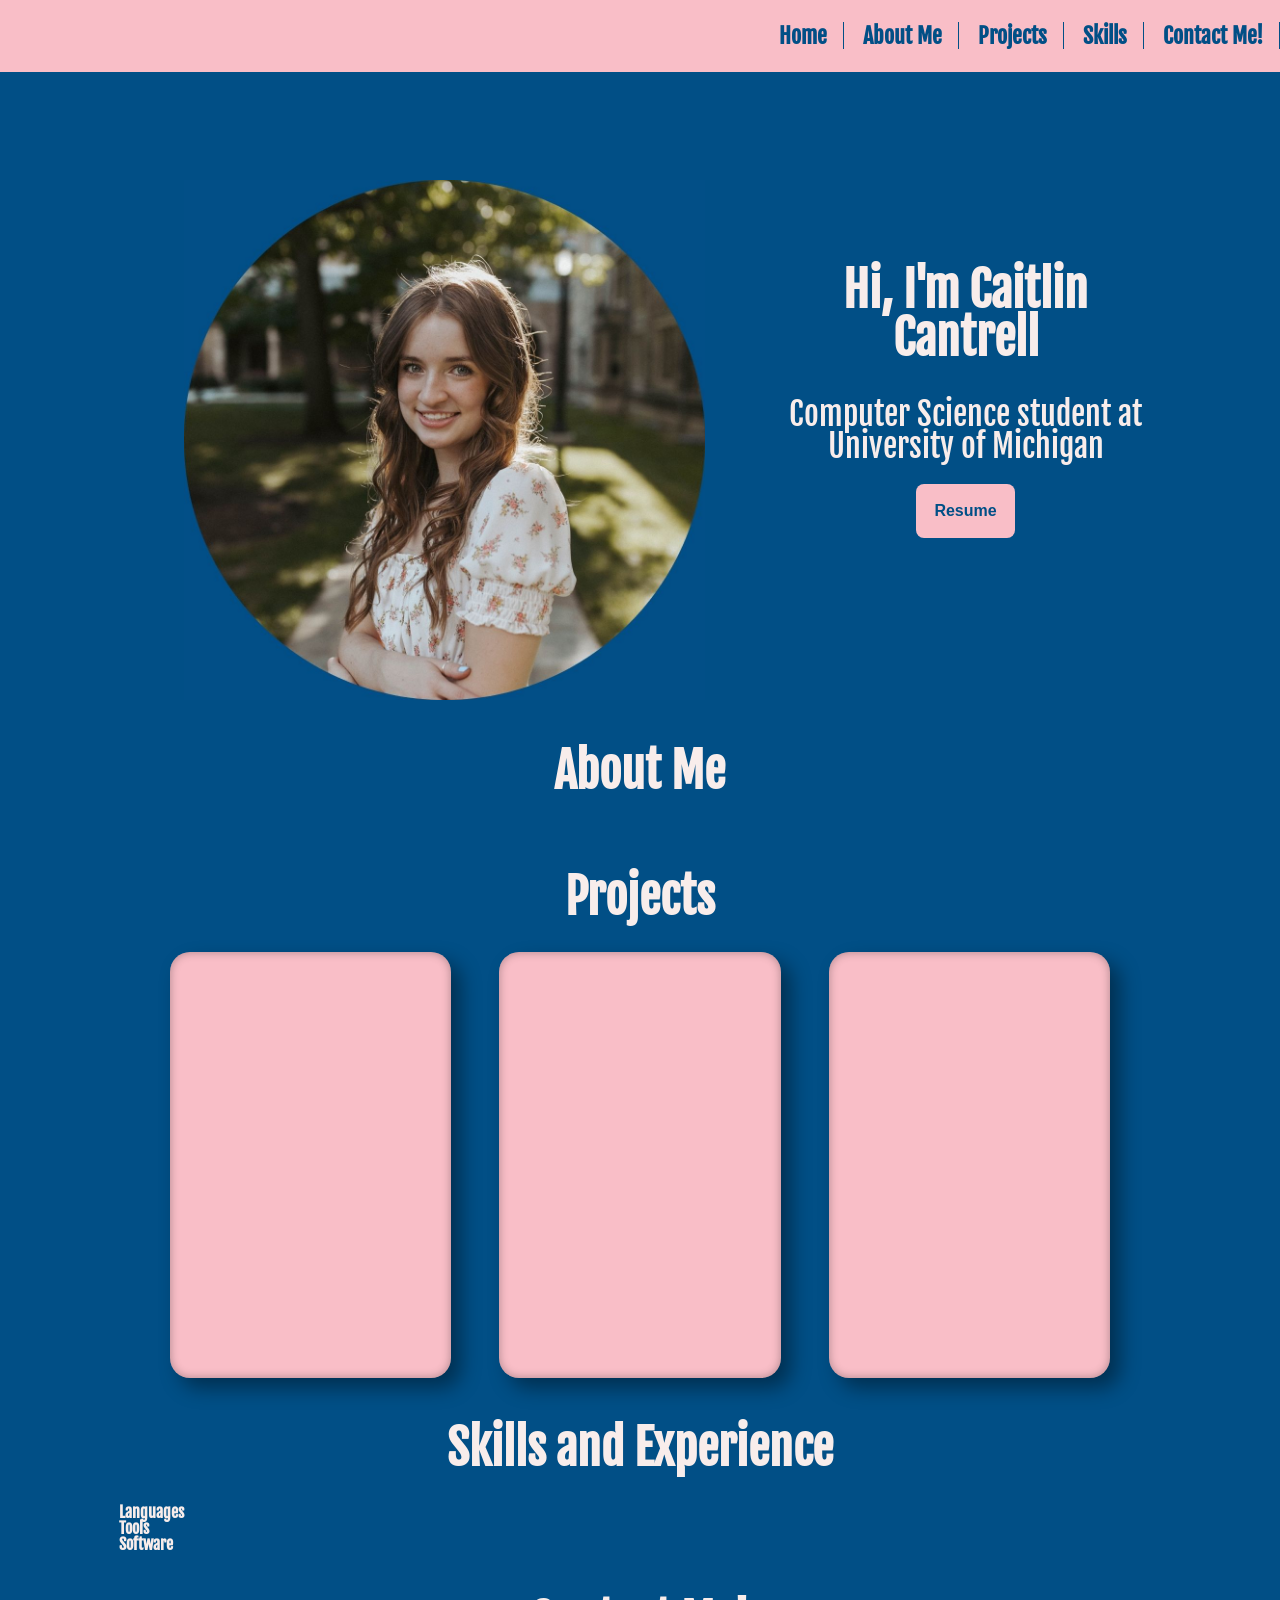
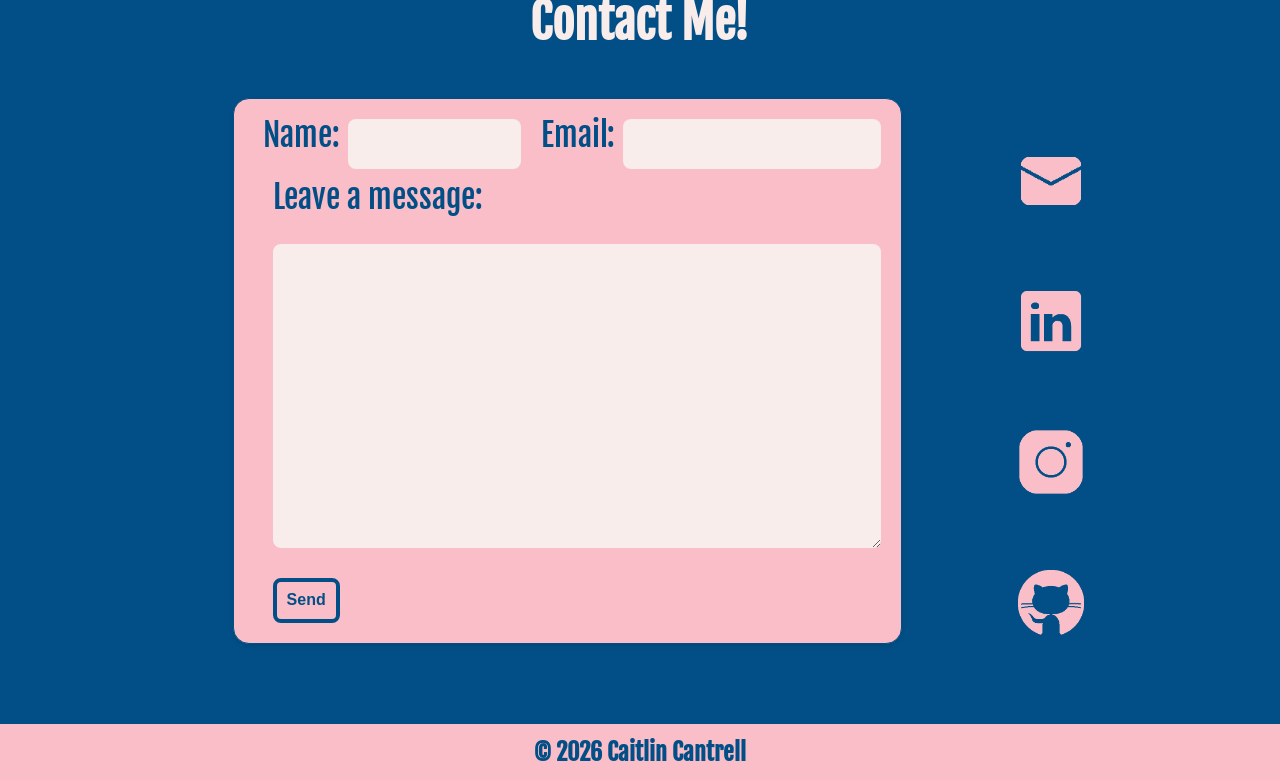
==== index.html @ 16a4a17d "Add files via upload" ====
<!DOCTYPE html>
<html lang="en">
<head>
    <meta charset="UTF-8">
    <meta name="viewport" content="width=device-width, initial-scale=1.0">
   <link href="https://fonts.googleapis.com/css2?family=Abril+Fatface&family=Fjalla+One&display=swap" rel="stylesheet">
    <link rel="icon" type="image/png" href="images/logo.jpg" />
    <link rel="stylesheet" type="text/css" href="css/html5reset.css">
    <link rel="stylesheet" type="text/css" href="css/style.css">
    <title>Cookbook</title>
</head>
<body>
    <a class = "skip" href="#main" tabindex = 0>Skip to Main Content</a>
    <header>
        
    <nav id = "navlinks">
        
        <ul >
            
            <li><a href = #home>Home</a></li>
            <li><a href = #aboutme>About Me</a></li>
            <li><a href = #projects>Projects</a></li>
            <li><a href = #skills>Skills</a></li>
            <li><a href = #message>Contact Me!</a></li>
        </ul>
        
    </nav>
    </header>

    <main id = "main">
        <button onclick="topFunction()" id="myBtn" tabindex =0 title="Go to top">Top &#8593; </button>
        <div id = "home"  >
            
            
            <img id = "headshot" src = "images/headshot.jpg">
            <div>
                <h2>Hi, I'm Caitlin Cantrell</h2>
                <p>Computer Science student at University of Michigan</p>
                <button id="resumedownload">Resume</button>
            </div>
            
        </div>
        <div id = "aboutme">
            <h2>About Me</h2>
            
        </div>
        <div id = "projects">
            <h2>Projects</h2>
            <section id="projectgallery">
            <div id = "nonnogram" class = "project">

            </div>
            <div id = "cookbook" class = "project">

            </div>
            <div id = "todo" class = "project">

            </div>
            </section>
        </div>
        <div id = "skills">
            <h2>Skills and Experience</h2>
            <div id = "languages" class="skill">
                <h3>Languages</h3>
            </div>
            <div id = "tools" class="skill">
                <h3>Tools</h3>
            </div>
            <div id = "software" class="skill">
                <h3>Software</h3>
            </div>
        </div>
        <div id = "message">
            <h2>Contact Me!</h2>
            <section id = "contactme">
            <div class = "logos">
                <a href="mailto:caitcan@umich.edu">
                    <img src=" images/email.png" alt = "email logo" >
                    </a>
                <a href = "https://www.linkedin.com/in/caitlin-cantrell-389187313/">
                        <img src = "images/linkedin.png" alt = "linkedin logo">
                    </a>
           <a href = "https://www.instagram.com/caitlinshea28/">
            <img src = "images/instagram.png" alt = "instagram logo">
           </a>
           
           <a href = "https://github.com/caitcan8">
            <img src = "images/github.png" alt = "github logo">
           </a>
            
        </div>
         <div id="contact-form">
        <form
  action="https://formspree.io/f/movlobaa"
  method="POST"
>
  <label class = "email" for="email">
    Email:</label>
    <input id="email" type="email" name="email">
  
   <label class ="name" for="name">Name:</label>
        <input type="text" id="name" name="name">
        
  <label id="messagebox">
    Leave a message:
    </label>
    <textarea id = "messagetext" name="message"></textarea>
  
  <!-- your other form fields go here -->
  <button id="submit" type="submit">Send</button>
</form>
        </div>
        </section>
        </div>
        
    </main>
    <footer>
        <p>&copy; <span id="year"></span> Caitlin Cantrell </p>

    </footer>
    <script src="js/top.js"></script> 
<script src = "js/cardswitch.js"></script>
</body>

</html>
---- css/style.css ----
/* skip to main styling  */

.skip {
  position:absolute;
  top: -40px;   
}
.skip:focus{
  top: 0;
  position: absolute;  
  background-color: #014f86;;
  color: #f9bec7;
  font-size: 135%;
}
:focus{
  border-width: 3px;
  border-color: #f9bec7;
  border-style: solid;
}

/* nav bar styling  */
nav li{
    display:inline;
    padding-right:1rem;
    padding-left: 1rem;
    

    border-right: 1px solid #014f86;
    font-size: 135%;
  }
  
  nav a{
    color: #014f86;
    font-weight: bold;
    text-decoration: none; 
    
    
  }

  nav a:hover{
    text-decoration: underline;
  }
  #navlinks{
    display: grid;
    justify-items:end;
    
  }
  /* set font */
/* this should make the link scroll nicely  */
  html {
    font-family: "Fjalla One";
    scroll-behavior: smooth;
    color:#f8edeb;

  }
  
  
  main img{
    max-width: 80%;
  }
 
  nav{
    background-color: #f9bec7;
    padding: 25px 0; 
    text-align: left;
    
  }
  

  #main{
    display: grid;
    grid-template-columns: 1fr 10fr 1fr;
    grid-row-gap: 15px;
    grid-column-gap: 15px;
    
  }
  body{
    background-color: #014f86;
  }
  /* Scroll to Top Code taken and modified from https://www.w3schools.com/howto/howto_js_scroll_to_top.asp */
#myBtn {
  display: none; /* Hidden by default */
  position: fixed; /* Fixed/sticky position */
  bottom: 2vh; /* Place the button at the bottom of the page */
  right: 1.2vw; /* Place the button 30px from the right */
  border: none; /* Remove borders */
  outline: none; /* Remove outline */
  background-color: #f9bec7; 
  color: #014f86; 
  padding: 1.75vw; /* Some padding */
  border-radius: 10px; /* Rounded corners */
  font-size:115%;
  z-index: 999;
  border-width: 3px;
  border-color: #014f86;
  border-style: solid;
  font-weight: 800;
  font-size:x-large;
}

#myBtn:hover {
  text-decoration: underline; 
}
  #home{
    grid-row: 1/span 1;
    grid-column: 2/span 1;
  }
  #aboutme{
    grid-row: 2/span 1;
    grid-column: 2/span 1;
  }
  #projects{
    grid-row: 3/span 1;
    grid-column: 2/span 1;
  }
  #skills{
    grid-row: 4/span 1;
    grid-column: 2/span 1;
  }
  #message{
    grid-row: 5/span 1;
    grid-column: 2/span 1;
  }
  h2{
    display: flex;
    justify-content: center;
    font-size: 300%;
    padding: 2vh;
  }
  p{
    font-size: 170%;
    padding:0.5vh;
  }
  #resumedownload {
  background-color: #f9bec7;   /* light pink */
  color: #014f86;              /* navy text */
  border: none;
  border-radius: 8px;          /* rounded corners */
  padding: 2vh;
  font-size: 1rem;
  font-weight: bold;
  cursor: pointer;
  margin-top: 2vh;
  
}
    #projects {
    display: flex;
    flex-direction: column;
    align-items: center;
    max-width: 100%;
    
  } 
  
  .project{
    display: flex;
    flex-direction: row;
    margin-top: 8%;
    margin-right: 5%;
    margin-left: 5%;
    
  }
   
/* card animation inspired by https://codepen.io/william-goldsworthy/pen/JzVajj */
.project{
  display: flex;
  flex-direction: column;
  /* height: 280px;
  width: 200px; */
  height:30vh;
  width: 45vw;
  /* width: 20vh; */
  background-color: #f9bec7;
  border-radius: 20px;
  /* box-shadow: -1rem 0 3rem #000; */
  box-shadow: 10px 10px 20px rgb(0 0 0 / 40%), inset 0px 0px 10px rgb(0 0 0 / 30%);
/*   margin-left: -50px; */
  transition: 0.4s ease-out;
  position: relative;
  left: 0px;
  justify-content: center;
  align-items:center;
  padding: 1.2rem;
  overflow: scroll;
}
ol > li{
  font-size:100%;
}


.project:hover{
  transform: translateY(-30px)scale(1);
  /* transform: translateX(-40px); */
  transition: 0.3s linear;
}
.project:focus{
  /* transform: translateY(-40px)scale(1.1); */
  transition: 0.3s linear;
}


.logos{
  display: grid;
  grid-template-columns: 1fr 1fr 1fr 1fr;
  justify-items: center;

}
.logos > img{
  width: 100%;
}
footer > p{
  background-color:  #f9bec7;
  font-weight: 800;
  font-size:x-large;
  color:#014f86;
  margin-top: 1rem;
  padding: 1rem;
}
#message > div > a > img:hover{
  filter: brightness(80%);
}

/* style form */
form {
    font-size:200%;
    display: grid;
    grid-template-columns: 1fr 2fr 1fr 3fr;
    grid-template-rows: 1fr 1fr 6fr 1fr;
    border: 1px solid #014f86;
    border-radius: 16px;
    width:70%;
    height: 80%;
    margin: 20px auto;
    padding: 20px;
    box-shadow: 0 2px 4px rgba(0, 0, 0, 0.1);
    /* color: #702082; */
    color: #014f86;
    background: #f9bec7;
    grid-row-gap: 0.75rem;
    grid-column-gap: 0.5rem;
  }
  .name{
    grid-row:1/span 1;
    grid-column:1/span 1;
    text-align: right;
  }
  #name{
    grid-row:1/span 1;
    grid-column: 2/span 1;
    background-color: #f8edeb;
    border: none;
    border-radius: 8px; 
  }
  
  .email{
    grid-row:1/span 1;
    grid-column: 3/span 1;
    text-align: right;
    
  }
  #email{
    grid-row:1/span 1;
    grid-column: 4/span 1;
    background-color: #f8edeb;
    border: none;
    border-radius: 8px; 

    
  }
  

  #messagebox{
    grid-column: 1/span 4;
    grid-row: 2/span 1;
    padding-left: 1.2rem;
    /* text-align: center; */
  }
  #messagetext{
    grid-row:3/span 1;
    grid-column: 1/span 4;
    background-color: #f8edeb;
    margin-left: 1.2rem;
    border: none;
    border-radius: 8px; 
  }
  
  #submit{
    grid-row:4/span 2;
    background-color: #f9bec7;   /* light pink */
    color: #014f86;              /* navy text */
    border:solid;
    border-color: #014f86;
    border-width: 0.3rem;
    border-radius: 8px;          /* rounded corners */
    /* padding: 2vh; */
    font-size: 1rem;
    font-weight: bold;
    cursor: pointer;
    margin-top: 2vh;
    text-align: center;
    margin-left: 1.2rem;
  }
  #submit:hover{
    text-decoration: underline;
  }
 /* tablet view  */

 /*  */

 /* desktop view */
 #headshot{
  width: 70vw;
  margin-top: 3vh;
 }
#home{
  display: grid;
  justify-items:center;
}

 #home > div{
  display: flex;
  flex-direction:column;
  align-items: center;
 }
@media(min-width: 1000px){

  #home{
    grid-template-columns: 5fr 3fr ;
  }
p{
  text-align: center;
  font-size: 200%;
}
h2{
  text-align: center;
  padding: 3.5vh;
}
#headshot{
  width: 90vw;
  margin-top: 12vh;
 }
  #home > div{
    grid-column:2/span 1;
    justify-content: center;
  }
  #home > img{
    grid-column:1/span 1;
  }
  #projectgallery {
    display: grid;
    grid-template-columns: 1fr 1fr 1fr;
    /* grid-template-rows: 1fr 1fr; */
    align-items: center;
    grid-column-gap: 3rem;
    grid-row-gap: 2rem;
    /* flex-direction: row; */
    /* max-width: 100%; */
  } 
  
  
 
  .project {
  height:43vh;
  width: 19vw;
  

  }
  #projectgallery > .project{
    margin: 0;
    margin-right: 5%;
    
  }
 
 
  
  /* :focus {
    /* z-index: 10; */
    /* transform: rotateY(180deg); */
  
  .logos{
    display: flex;
    flex-direction: column;
    justify-items: center;
    justify-content: center;
   
  }
  .logos img{
    width: 10vh;
  }

  #contactme{
    /* display:flex; */
    /* flex-direction: column-reverse; */
    /* justify-content: space-evenly; */
   display:grid;
   grid-template-columns: 5fr 1fr;
  }
  
  #contact-form{
    height:70vh;
    width: 70vw;
    grid-column: 1/span 1;
  }
  .logos{
    grid-column: 2/span 1;
    grid-row: 1/span 1;
    justify-content: space-evenly;
    align-items: flex-start;
  }
  
}

  /* additional changes made in the javascript for the go to top button  */
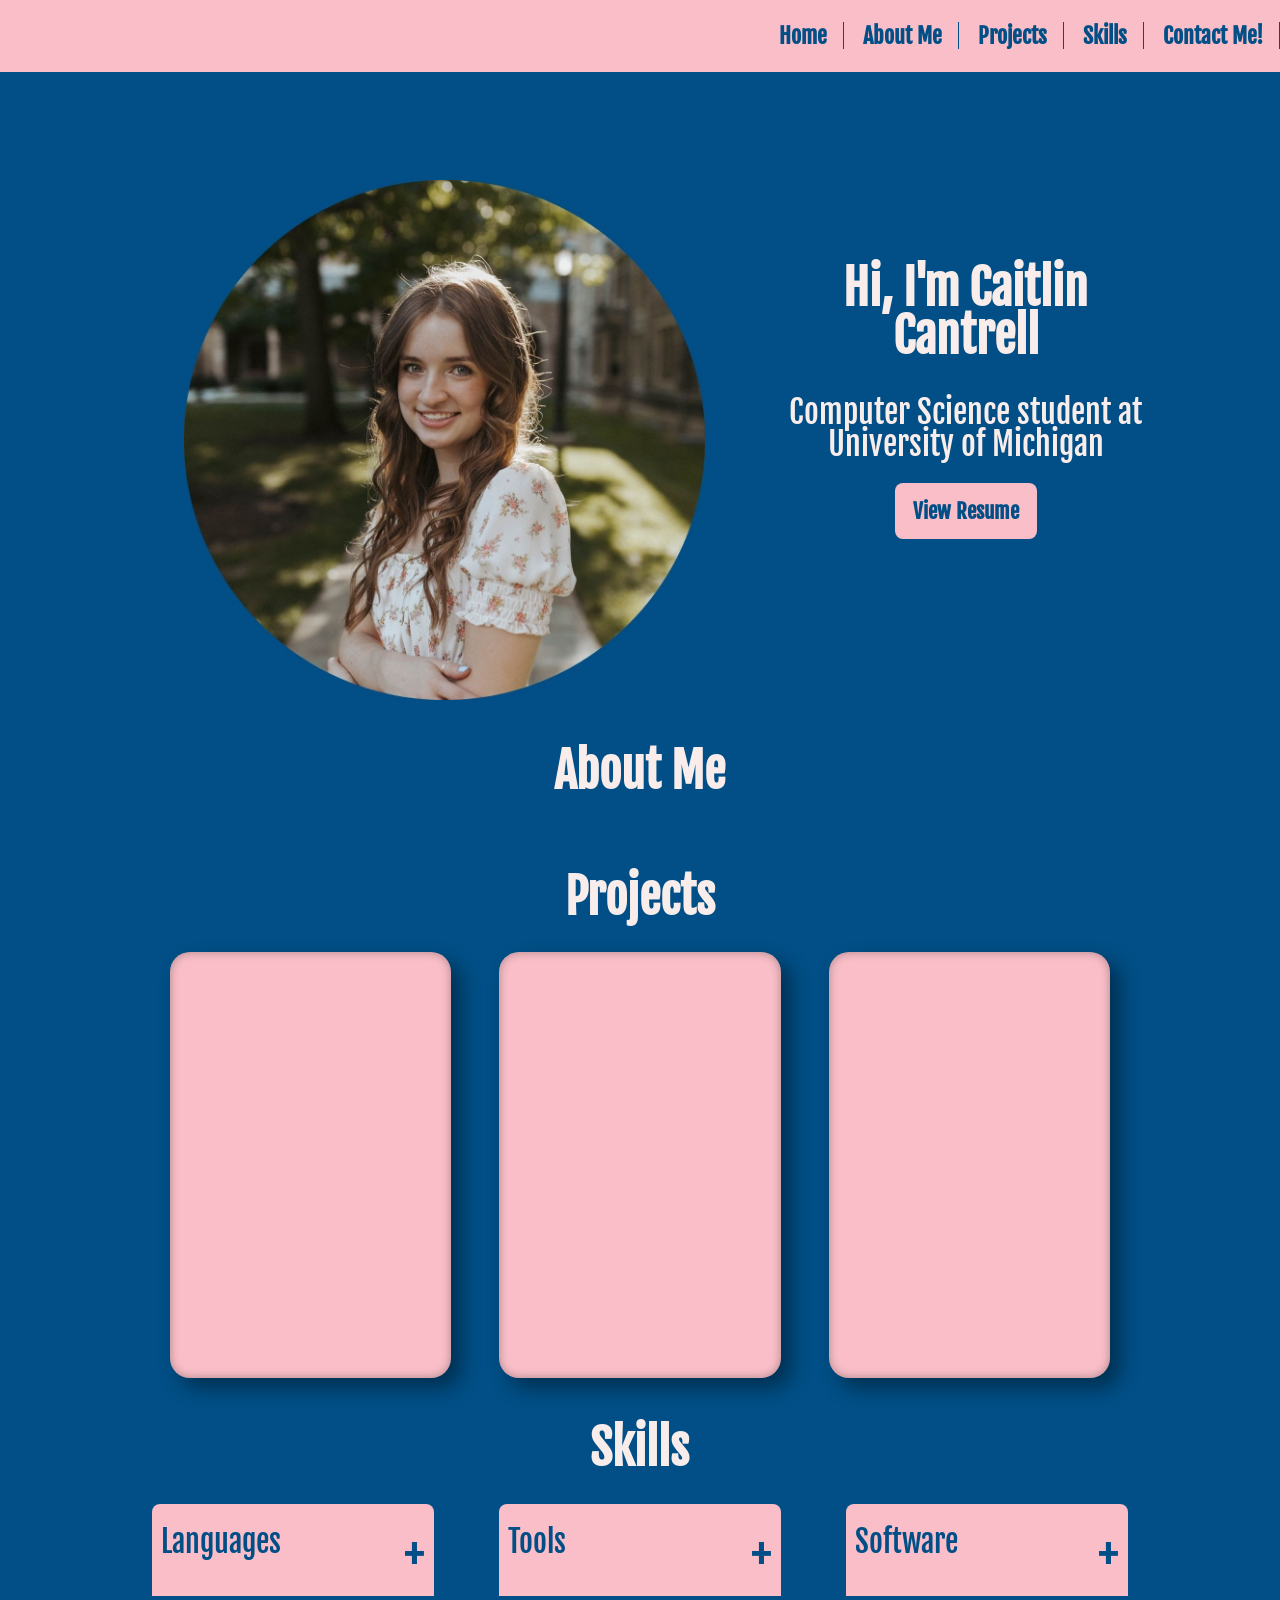
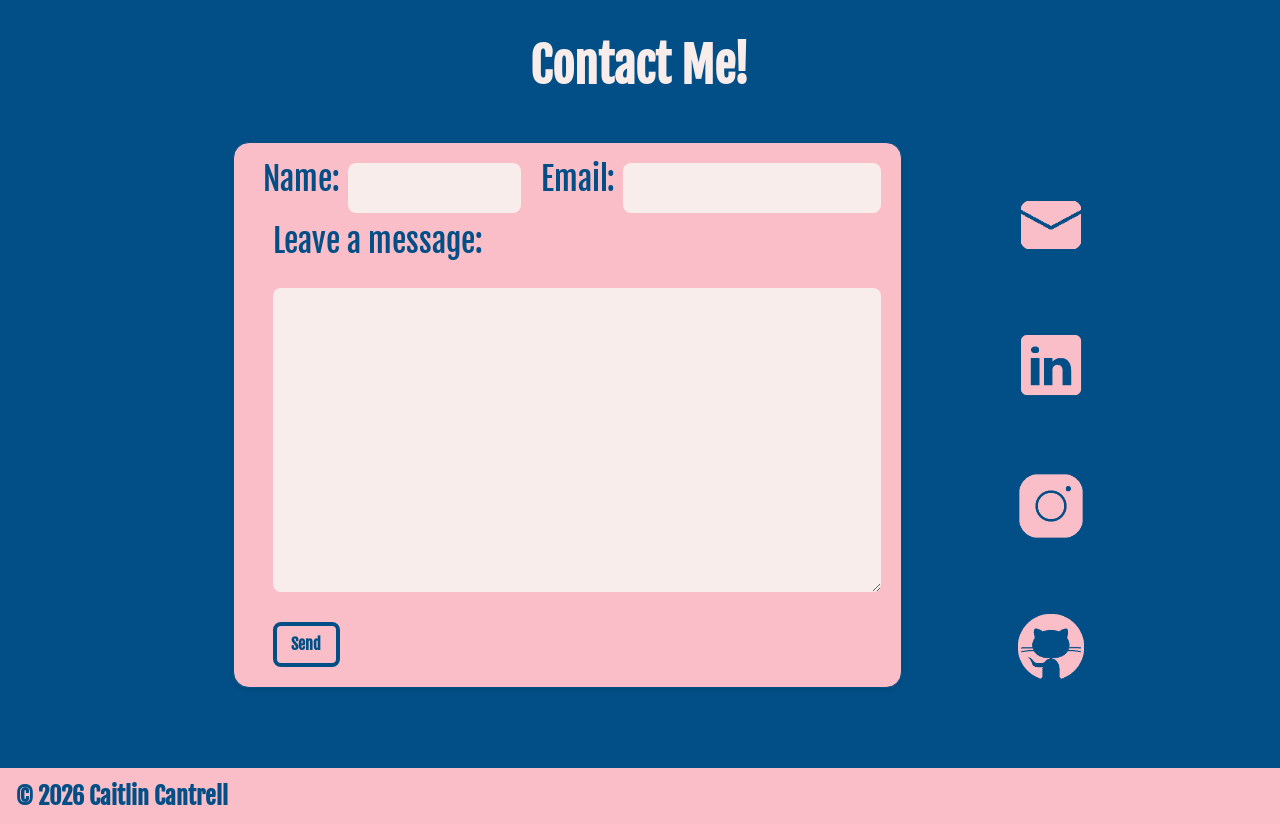
==== commit 20b75819: "Add files via upload" ====
--- a/index.html
+++ b/index.html
@@ -7,7 +7,7 @@
     <link rel="icon" type="image/png" href="images/logo.jpg" />
     <link rel="stylesheet" type="text/css" href="css/html5reset.css">
     <link rel="stylesheet" type="text/css" href="css/style.css">
-    <title>Cookbook</title>
+    <title>Caitlin Cantrell</title>
 </head>
 <body>
     <a class = "skip" href="#main" tabindex = 0>Skip to Main Content</a>
@@ -36,7 +36,8 @@
             <div>
                 <h2>Hi, I'm Caitlin Cantrell</h2>
                 <p>Computer Science student at University of Michigan</p>
-                <button id="resumedownload">Resume</button>
+                <!-- <button id="resumedownload" download = "resume.pdf">Resume</button> -->
+                 <a id="resumedownload" href="resume.pdf" target="_blank">View Resume</a>
             </div>
             
         </div>
@@ -59,8 +60,8 @@
             </section>
         </div>
         <div id = "skills">
-            <h2>Skills and Experience</h2>
-            <div id = "languages" class="skill">
+            <h2>Skills</h2>
+            <!-- <div id = "languages" class="skill">
                 <h3>Languages</h3>
             </div>
             <div id = "tools" class="skill">
@@ -68,7 +69,49 @@
             </div>
             <div id = "software" class="skill">
                 <h3>Software</h3>
+            </div> -->
+            <!-- inspired by w3 schools -->
+             <section id="skillgallery">
+             <div id = "languages">
+             <button class="accordion">Languages</button>
+            <div class="panel">
+                <ul>
+                    <li>C++</li>
+                    <li>Julia</li>
+                    <li>Matlab</li>
+                    <li>Python</li>
+                    <li>HTML</li>
+                    <li>CSS</li>
+                    <li>Javascript</li>
+                   
+                </ul>
             </div>
+            </div>
+
+            <div id = "tools">
+            <button class="accordion">Tools</button>
+            <div class="panel">
+            <ul>
+                    <li>Visual Studio Code</li>
+                    <li>Github</li>
+                   
+                </ul>
+            </div>
+            </div>
+
+            <div id = "software">
+            <button class="accordion">Software</button>
+            <div class="panel">
+            <ul>
+                    <li>Microsoft Office Suite</li>
+                    <li>Google Workspace</li>
+                    
+                   
+                </ul>
+            </div>
+            </div>
+
+            </section>
         </div>
         <div id = "message">
             <h2>Contact Me!</h2>
@@ -120,6 +163,7 @@
     </footer>
     <script src="js/top.js"></script> 
 <script src = "js/cardswitch.js"></script>
+<script src = "js/accordion.js"></script>
 </body>
 
 </html>
--- a/css/style.css
+++ b/css/style.css
@@ -96,6 +96,7 @@
   border-style: solid;
   font-weight: 800;
   font-size:x-large;
+  font-family: "Fjalla One";
 }
 
 #myBtn:hover {
@@ -137,11 +138,16 @@
   border: none;
   border-radius: 8px;          /* rounded corners */
   padding: 2vh;
-  font-size: 1rem;
+  font-size: 130%;
   font-weight: bold;
   cursor: pointer;
   margin-top: 2vh;
-  
+  font-family: "Fjalla One";
+  text-decoration: none;
+  
+}
+#resumedownload:hover{
+  filter: brightness(85%);
 }
     #projects {
     display: flex;
@@ -188,7 +194,7 @@
 
 
 .project:hover{
-  transform: translateY(-30px)scale(1);
+  transform: translateY(-20px)scale(1);
   /* transform: translateX(-40px); */
   transition: 0.3s linear;
 }
@@ -206,6 +212,9 @@
 }
 .logos > img{
   width: 100%;
+}
+.logos> a:hover{
+  filter: brightness(90%);
 }
 footer > p{
   background-color:  #f9bec7;
@@ -214,6 +223,7 @@
   color:#014f86;
   margin-top: 1rem;
   padding: 1rem;
+  text-align: left;
 }
 #message > div > a > img:hover{
   filter: brightness(80%);
@@ -294,6 +304,7 @@
     /* padding: 2vh; */
     font-size: 1rem;
     font-weight: bold;
+    font-family: "Fjalla One";
     cursor: pointer;
     margin-top: 2vh;
     text-align: center;
@@ -321,6 +332,56 @@
   flex-direction:column;
   align-items: center;
  }
+ /* accordion styling */
+ .accordion {
+  background-color: #f9bec7;
+  color: #014f86;
+  cursor: pointer;
+  padding: 2vh 1vh 1vh 1vh;
+  width: 22vw;
+  border: none;
+  text-align: left;
+  outline: none;
+  transition: 0.4s;
+  border-radius: 8px 8px 0 0;
+  font-size: 190%;
+  font-family: "Fjalla One";
+}
+
+.active, .accordion:hover {
+  /* background-color: #ccc; */
+  filter: brightness(90%);
+}
+
+.panel {
+  /* margin:1rem; */
+  background-color: #f8edeb;
+  color:#014f86;
+  font-size: 150%;
+  max-height: 0;
+  width:22vw;
+  border-radius: 0 0 8px 8px;
+  overflow: hidden;
+  transition: max-height 0.2s ease-out;
+}
+.accordion::after {
+  content: '+';  /* normal plus */
+  color: #014f86;
+  font-size: 170%;
+  float: right;
+  
+  /* margin-left: 5px; */
+  
+}
+
+.active:after {
+   content: '\2212';  /* normal minus */
+  color: #014f86;
+}
+
+.panel > ul{
+  padding: 1vw 0 1vw 2vw;
+}
 @media(min-width: 1000px){
 
   #home{
@@ -406,6 +467,13 @@
     justify-content: space-evenly;
     align-items: flex-start;
   }
+
+  #skillgallery{
+    display:flex;
+    flex-direction: row;
+    justify-content: space-around;
+    /* padding-right: 10vw; */
+  }
   
 }
 
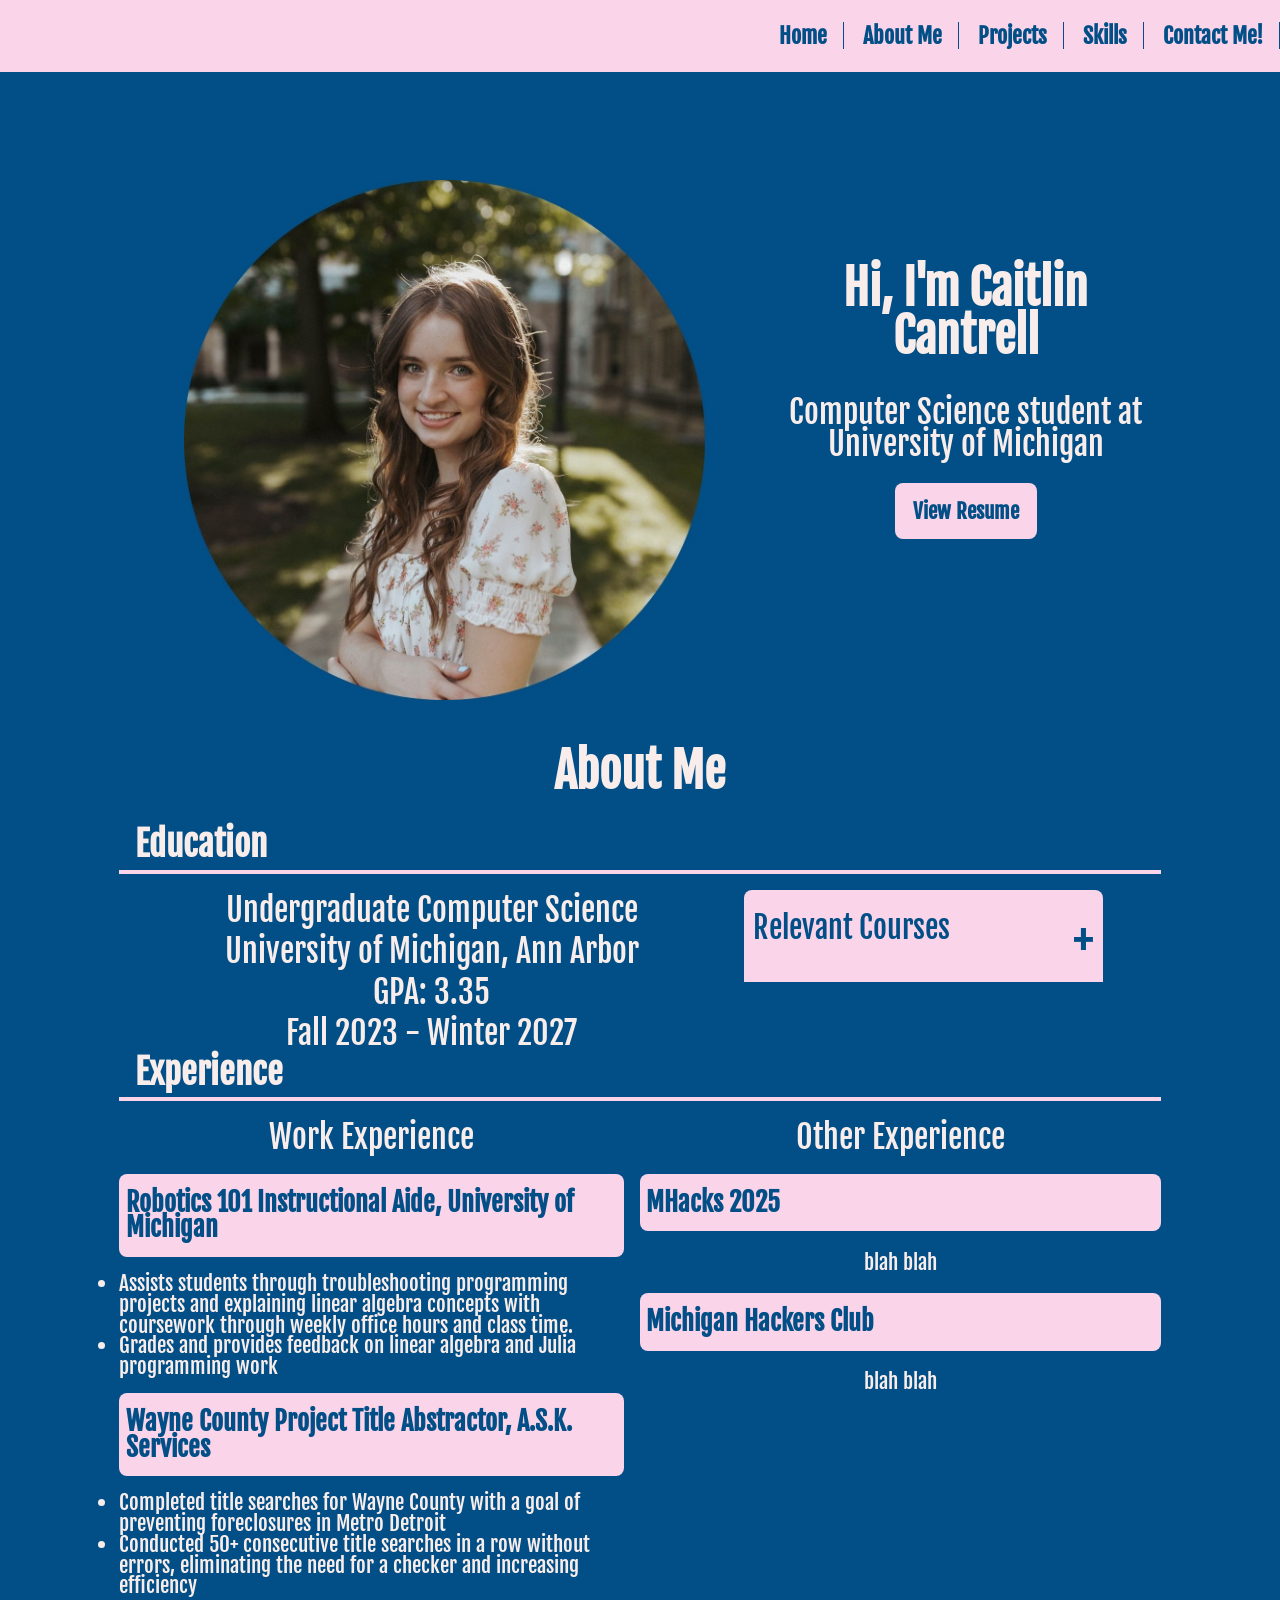
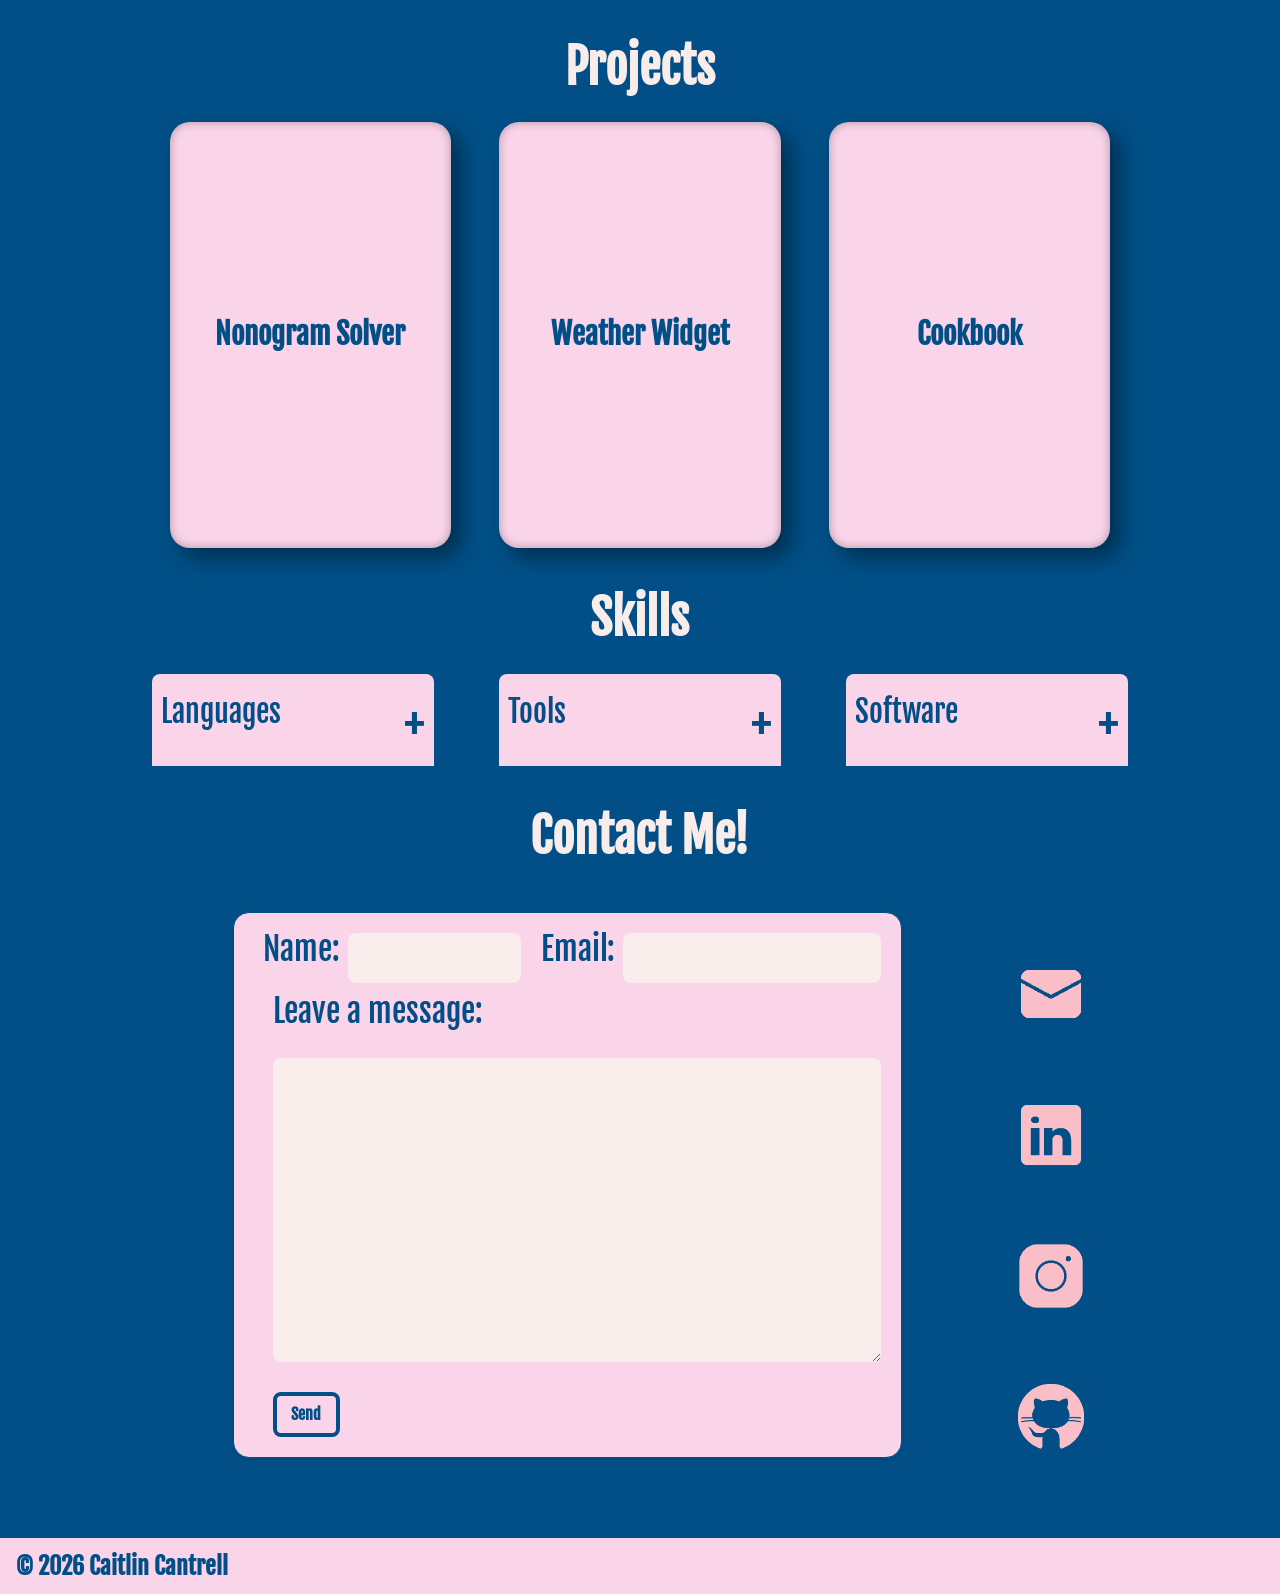
==== commit 7b840d53: "Add files via upload" ====
--- a/index.html
+++ b/index.html
@@ -43,19 +43,72 @@
         </div>
         <div id = "aboutme">
             <h2>About Me</h2>
-            
+           <h3>Education</h3>
+            <div id = "education">
+                <section id = "educationinfo">
+                
+                <p>Undergraduate Computer Science</p>
+                <p>University of Michigan, Ann Arbor</p>
+                <p>GPA: 3.35</p>
+                <p>Fall 2023 - Winter 2027</p>
+                </section>
+                <section id = "courses">
+                    <button class="accordion">Relevant Courses</button>
+                    <div class="panel">
+                    <ul>
+                    <li>EECS 370: Computer Organization (Current)</li>
+                    <li>EECS 376: Intro to Computer Science (Current)</li>
+                    <li>EECS 281: Data Structures and Algorithms</li>
+                    <li>EECS 280: Programming and Intro Data Structures</li>
+                    <li>EECS 203: Discrete Mathematics</li>
+                    <li>SI 339: Web Design, Development, and Accessibility</li>
+                    <li>MATH 115-215: Calculus 1, 2, and 3</li>
+                    <li>ROB101 Computational Linear Algebra</li>
+                   
+                     </ul>
+            </div>
+                    
+                </section>
+            </div>
+            <h3>Experience</h3>
+            <div id = "experience">
+                <div id="workexperience">
+                    <p>Work Experience</p>
+                    <h4>Robotics 101 Instructional Aide, University of Michigan</h4>
+                    
+                    <ul>
+                        <li class = "explanation">Assists students through troubleshooting programming projects and explaining linear algebra concepts with coursework through weekly office hours and class time.
+                        </li>
+                        <li class = "explanation">Grades and provides feedback on linear algebra and Julia programming work</li>
+                    </ul>
+                    <h4>Wayne County Project Title Abstractor, A.S.K. Services</h4>
+                     <ul>
+                        <li class = "explanation">Completed title searches for Wayne County with a goal of preventing foreclosures in Metro Detroit
+                        </li>
+                        <li class = "explanation">Conducted 50+ consecutive title searches in a row without errors, eliminating the need for a checker and increasing
+efficiency</li>
+                    </ul>
+                </div>
+                <div id = "otherexperience">
+                    <p>Other Experience</p>
+                    <h4>MHacks 2025</h4>
+                    <p class = "explanation">blah blah </p>
+                    <h4>Michigan Hackers Club</h4>
+                    <p class = "explanation">blah blah </p>
+                </div>
+            </div>
         </div>
         <div id = "projects">
             <h2>Projects</h2>
             <section id="projectgallery">
             <div id = "nonnogram" class = "project">
-
+                <h5>Nonogram Solver</h5>
+            </div>
+            <div id = "weather" class = "project">
+                <h5>Weather Widget</h5>
             </div>
             <div id = "cookbook" class = "project">
-
-            </div>
-            <div id = "todo" class = "project">
-
+                <h5>Cookbook</h5>
             </div>
             </section>
         </div>
@@ -150,9 +203,10 @@
     <textarea id = "messagetext" name="message"></textarea>
   
   <!-- your other form fields go here -->
-  <button id="submit" type="submit">Send</button>
+  <button id="submit"  >Send</button>
 </form>
         </div>
+        
         </section>
         </div>
         
--- a/css/style.css
+++ b/css/style.css
@@ -9,12 +9,14 @@
   top: 0;
   position: absolute;  
   background-color: #014f86;;
-  color: #f9bec7;
+  /* color: #f9bec7;
+   */
+   color: #F7E1ED;
   font-size: 135%;
 }
 :focus{
   border-width: 3px;
-  border-color: #f9bec7;
+  border-color: #FAD4E9;
   border-style: solid;
 }
 
@@ -54,13 +56,40 @@
 
   }
   
-  
+  h3{
+    font-size: 220%;
+    /* text-align: center; */
+    /* border-radius: 1rem; */
+    border-color: #FAD4E9;
+    border-style: solid;
+    border-width: 0 0 0.25rem 0;
+    padding-left: 1rem;
+    padding-bottom: 0.5rem;
+    margin-bottom: 1rem;
+  }
+  h4{
+    font-size: 160%;
+    padding: 1rem 0.4rem 1rem 0.4rem;
+    margin: 1rem 0rem 1rem 0rem;
+    background-color: #FAD4E9;
+    color:#014f86;
+    border-radius: 0.5rem;
+
+  }
+  h5{
+    color:#014f86;
+    font-size: 180%;
+  }
+  .explanation{
+    font-size: 130%;
+  }
   main img{
     max-width: 80%;
   }
  
   nav{
-    background-color: #f9bec7;
+    /* background-color: #f9bec7; */
+    background-color: #FAD4E9;
     padding: 25px 0; 
     text-align: left;
     
@@ -85,7 +114,7 @@
   right: 1.2vw; /* Place the button 30px from the right */
   border: none; /* Remove borders */
   outline: none; /* Remove outline */
-  background-color: #f9bec7; 
+  background-color: #FAD4E9;
   color: #014f86; 
   padding: 1.75vw; /* Some padding */
   border-radius: 10px; /* Rounded corners */
@@ -133,7 +162,7 @@
     padding:0.5vh;
   }
   #resumedownload {
-  background-color: #f9bec7;   /* light pink */
+  background-color: #FAD4E9;   /* light pink */
   color: #014f86;              /* navy text */
   border: none;
   border-radius: 8px;          /* rounded corners */
@@ -175,7 +204,7 @@
   height:30vh;
   width: 45vw;
   /* width: 20vh; */
-  background-color: #f9bec7;
+  background-color: #FAD4E9;
   border-radius: 20px;
   /* box-shadow: -1rem 0 3rem #000; */
   box-shadow: 10px 10px 20px rgb(0 0 0 / 40%), inset 0px 0px 10px rgb(0 0 0 / 30%);
@@ -217,7 +246,7 @@
   filter: brightness(90%);
 }
 footer > p{
-  background-color:  #f9bec7;
+  background-color: #FAD4E9;
   font-weight: 800;
   font-size:x-large;
   color:#014f86;
@@ -244,7 +273,7 @@
     box-shadow: 0 2px 4px rgba(0, 0, 0, 0.1);
     /* color: #702082; */
     color: #014f86;
-    background: #f9bec7;
+    background: #FAD4E9;
     grid-row-gap: 0.75rem;
     grid-column-gap: 0.5rem;
   }
@@ -295,7 +324,7 @@
   
   #submit{
     grid-row:4/span 2;
-    background-color: #f9bec7;   /* light pink */
+    background-color: #FAD4E9; /* light pink */
     color: #014f86;              /* navy text */
     border:solid;
     border-color: #014f86;
@@ -334,7 +363,7 @@
  }
  /* accordion styling */
  .accordion {
-  background-color: #f9bec7;
+  background-color: #FAD4E9;
   color: #014f86;
   cursor: pointer;
   padding: 2vh 1vh 1vh 1vh;
@@ -475,6 +504,102 @@
     /* padding-right: 10vw; */
   }
   
+  #education{
+    display: grid;
+    grid-template-columns: 3fr 2fr;
+  }
+  #educationinfo{
+    grid-column: 1/span 1;
+  }
+  #courses{
+    grid-column: 2/span 1;
+  }
+  #courses > .accordion, #courses > .panel{
+    width: 28vw;
+  }
+  #experience{
+    display: grid;
+    grid-template-columns: 1fr 1fr;
+  }
+  #workexperience{
+    margin-right: 1rem;
+  }
 }
 
   /* additional changes made in the javascript for the go to top button  */
+
+
+  @media(max-width: 999px){
+
+    #main{
+      row-gap: 5vh;;
+    }
+    .accordion{
+      width: 70vw;
+    }
+    .panel{
+      width: 70vw;
+    }
+
+
+
+
+   
+  .logos > a{
+      width: 60%;
+    }
+
+    form {
+      /* display: grid; 
+      grid-template-rows: 1fr 1fr 3fr;
+      grid-template-columns: 1fr; */
+      display: flex;
+      flex-direction: column;
+      align-items: flex-start;
+      
+    }
+    #messagebox{
+      padding: 0;
+    }
+    #messagetext{
+     
+      width: 50vw;
+      height: 20vh;
+      border: none;
+      padding: 0;
+      margin: 0;
+      border-radius: 8px; 
+    }
+    #email, #name{
+      width: 50vw;
+      height: 4vh;
+    }
+    
+    #projectgallery{
+      display:flex;
+      flex-direction: column;
+      align-items: center;
+    }
+
+    .project{
+      height:33vh;
+      width: 60vw;
+    }
+    #languages, #tools{
+      margin-bottom: 2vh;
+    }
+    #skillgallery{
+      display: flex;
+      flex-direction: column;
+      align-items: center;
+    }
+    #education{
+      margin-bottom: 3vh;
+    }
+    #workexperience{
+      margin-bottom: 3vh;
+    }
+    #home > div{
+      text-align: center;
+    }
+  }
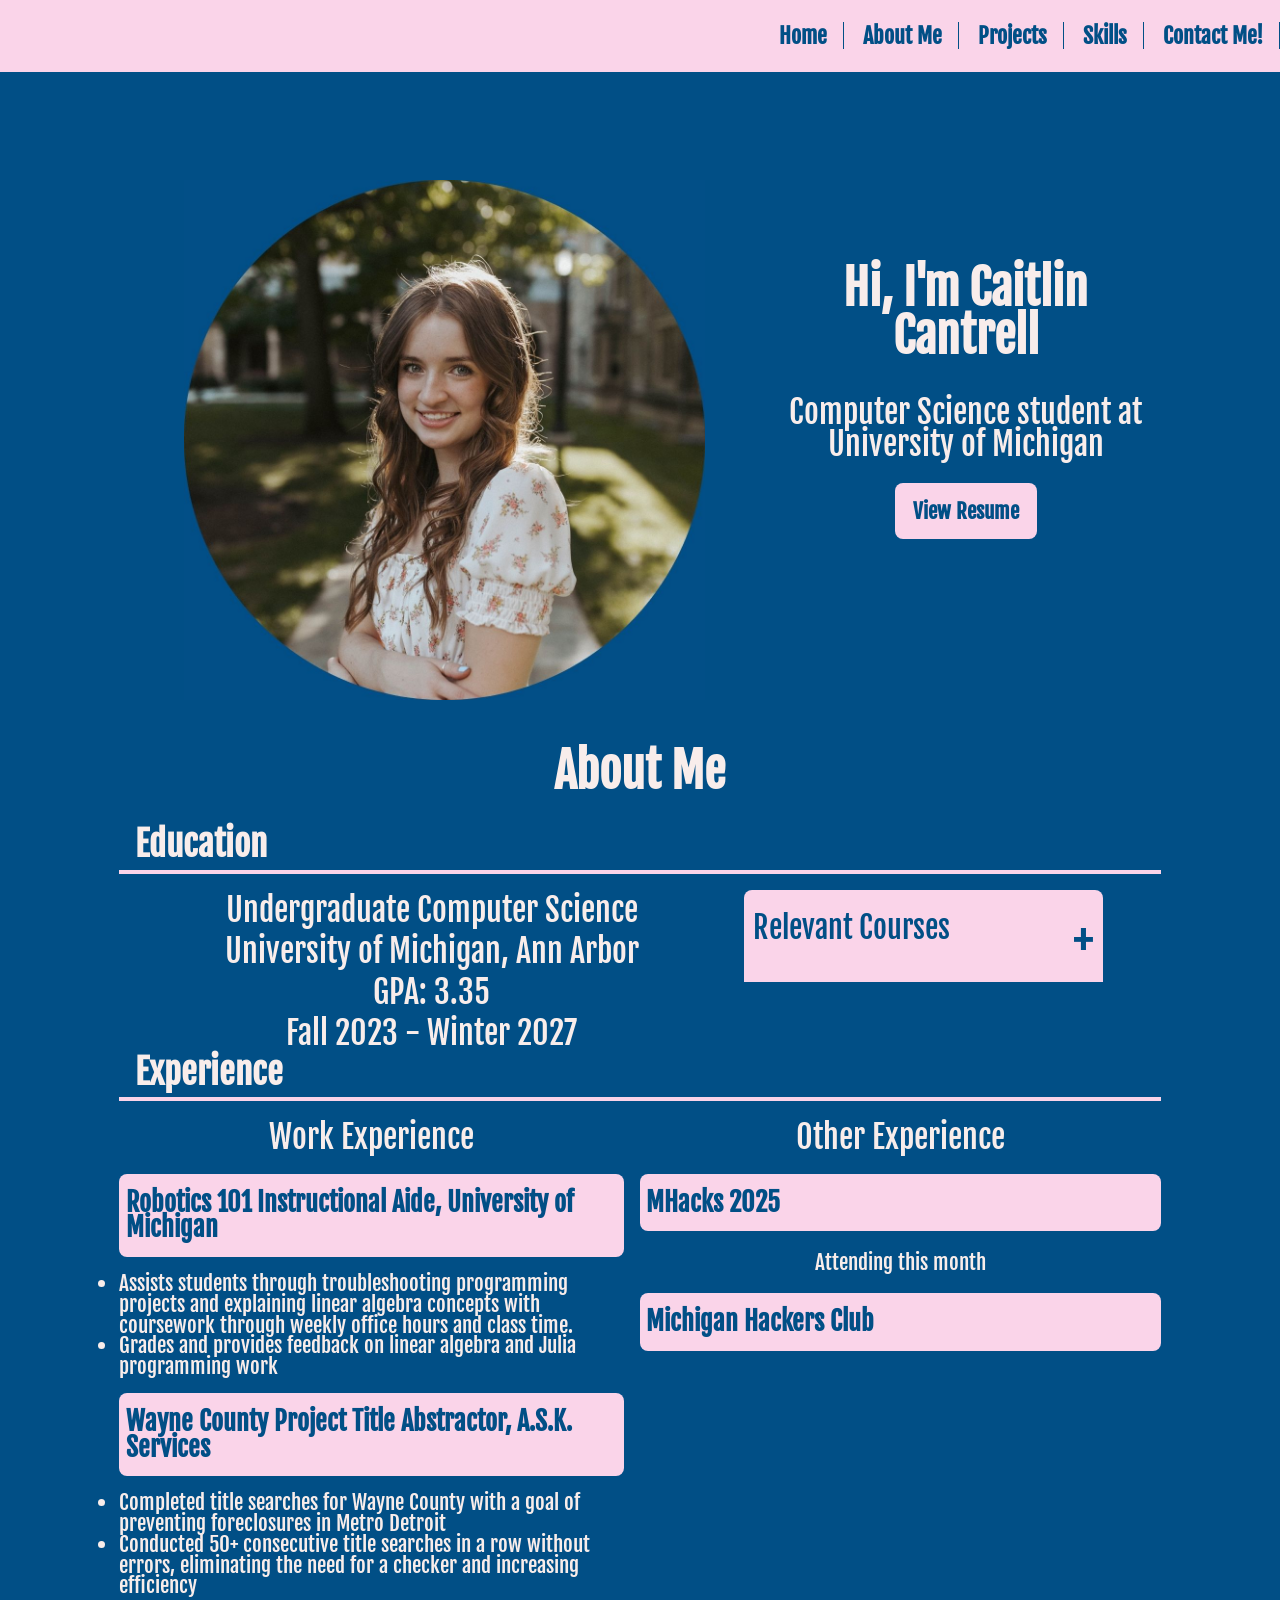
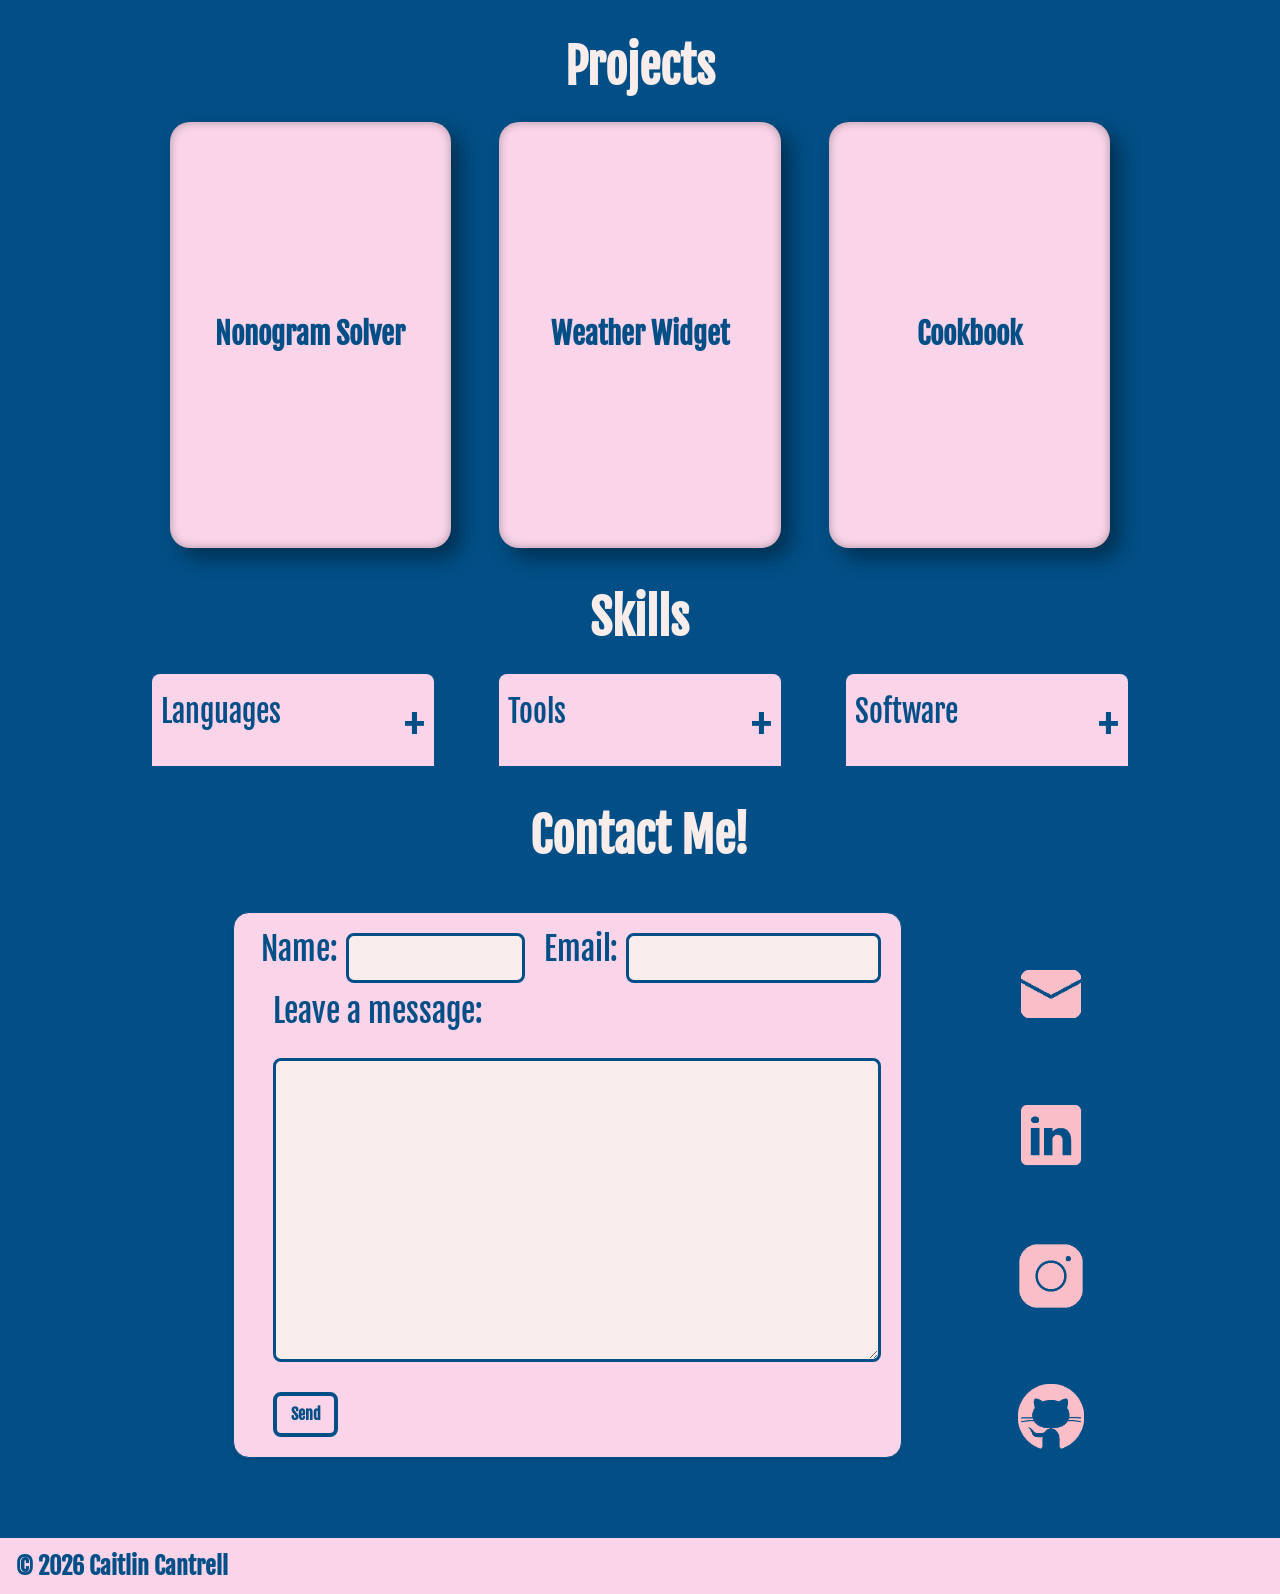
==== commit a129e40c: "Add files via upload" ====
--- a/index.html
+++ b/index.html
@@ -92,22 +92,23 @@
                 <div id = "otherexperience">
                     <p>Other Experience</p>
                     <h4>MHacks 2025</h4>
-                    <p class = "explanation">blah blah </p>
+                    <p class = "explanation">Attending this month</p>
                     <h4>Michigan Hackers Club</h4>
-                    <p class = "explanation">blah blah </p>
+                    <p class = "explanation"></p>
                 </div>
             </div>
         </div>
         <div id = "projects">
             <h2>Projects</h2>
             <section id="projectgallery">
-            <div id = "nonnogram" class = "project">
+            <div id = "nonnogram" class = "project" data-link="nonogram.html">
+            
                 <h5>Nonogram Solver</h5>
             </div>
-            <div id = "weather" class = "project">
+            <div id = "weather" class = "project" data-link="weather.html">
                 <h5>Weather Widget</h5>
             </div>
-            <div id = "cookbook" class = "project">
+            <div id = "cookbook" class = "project" data-link="cookbook.html">
                 <h5>Cookbook</h5>
             </div>
             </section>
@@ -218,6 +219,21 @@
     <script src="js/top.js"></script> 
 <script src = "js/cardswitch.js"></script>
 <script src = "js/accordion.js"></script>
+<script>
+  document.querySelectorAll(".project").forEach(div => {
+    div.addEventListener("click", () => {
+      window.location.href = div.dataset.link;
+    });
+    // Optional: also let keyboard users use Enter
+    div.setAttribute("tabindex", "0");
+    div.addEventListener("keydown", e => {
+      if (e.key === "Enter") {
+        window.location.href = div.dataset.link;
+      }
+    });
+  });
+</script>
+
 </body>
 
 </html>
--- a/css/style.css
+++ b/css/style.css
@@ -286,8 +286,10 @@
     grid-row:1/span 1;
     grid-column: 2/span 1;
     background-color: #f8edeb;
-    border: none;
+    border: solid;
+    border-width: 0.2rem;
     border-radius: 8px; 
+    border-color: #014f86;
   }
   
   .email{
@@ -300,8 +302,10 @@
     grid-row:1/span 1;
     grid-column: 4/span 1;
     background-color: #f8edeb;
-    border: none;
+    border: solid;
+    border-width: 0.2rem;
     border-radius: 8px; 
+    border-color: #014f86;
 
     
   }
@@ -318,8 +322,10 @@
     grid-column: 1/span 4;
     background-color: #f8edeb;
     margin-left: 1.2rem;
-    border: none;
+    border: solid;
+    border-width: 0.2rem;
     border-radius: 8px; 
+    border-color: #014f86;
   }
   
   #submit{
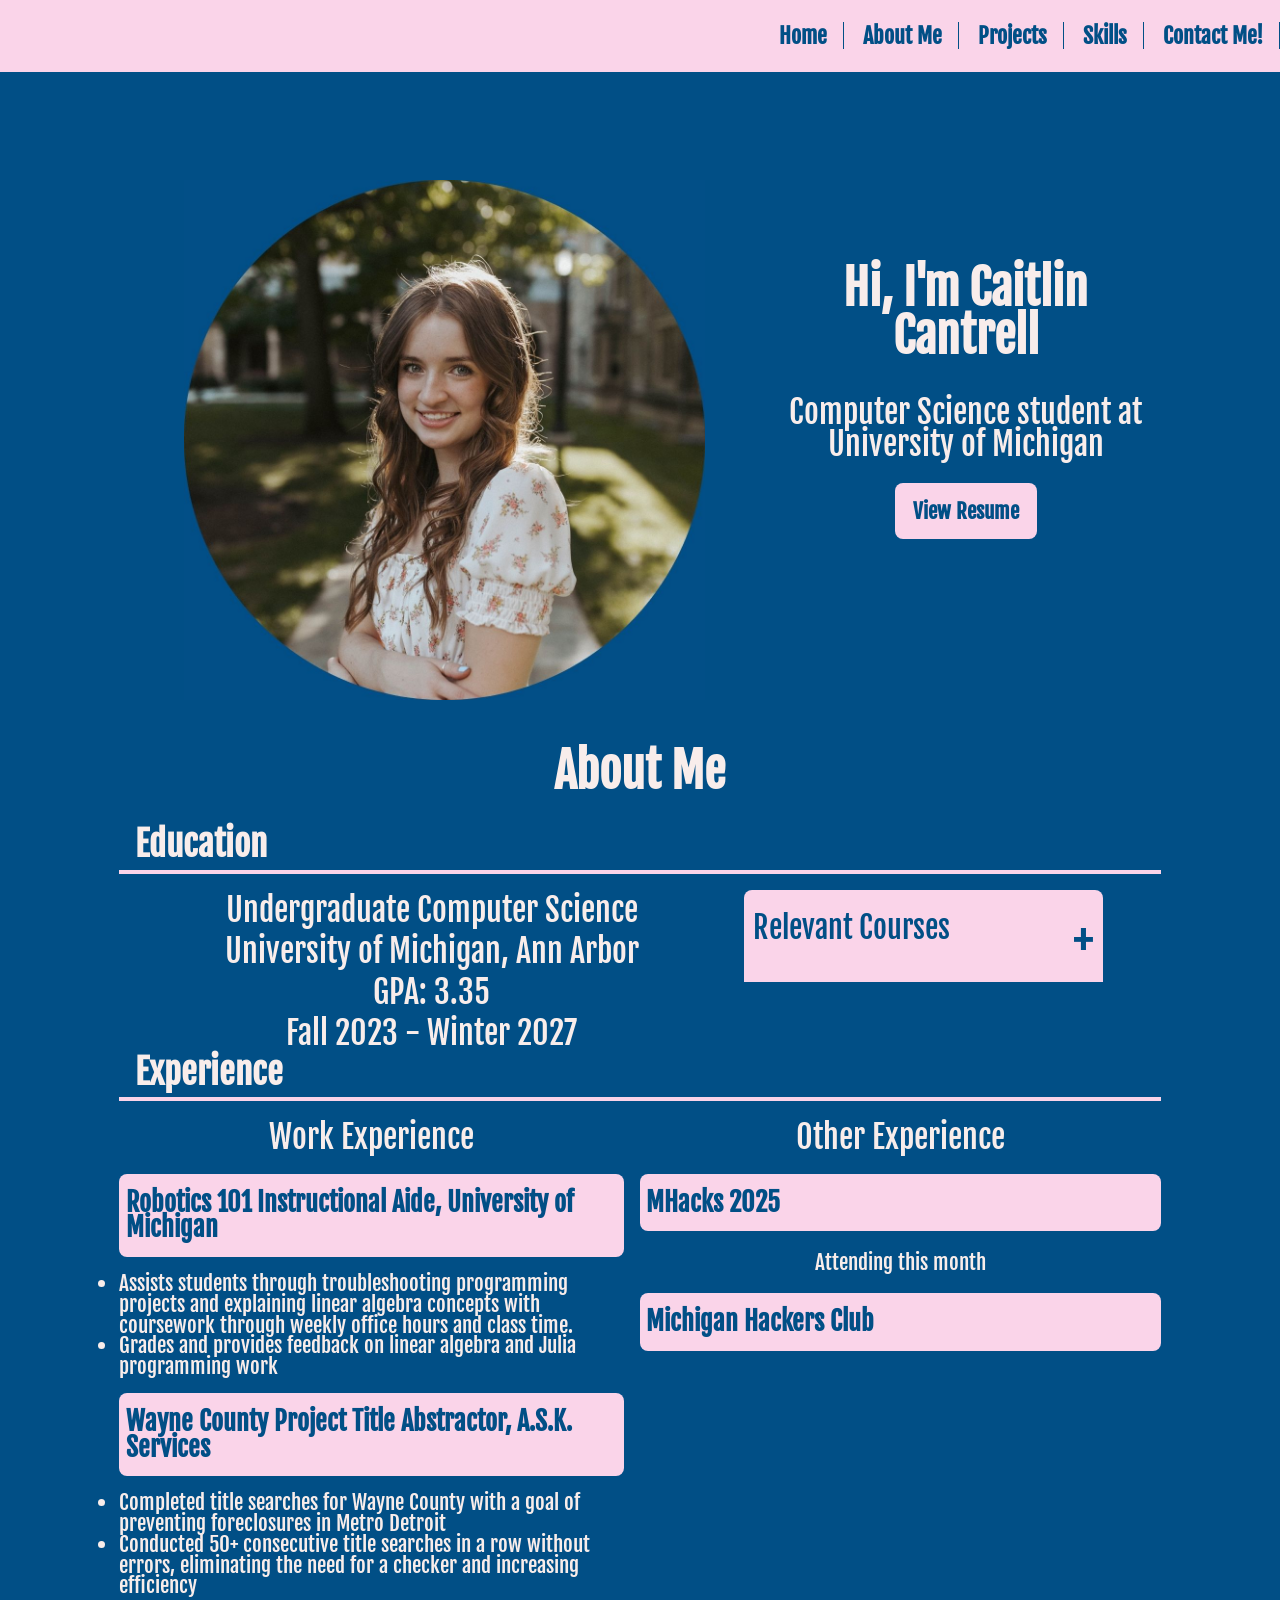
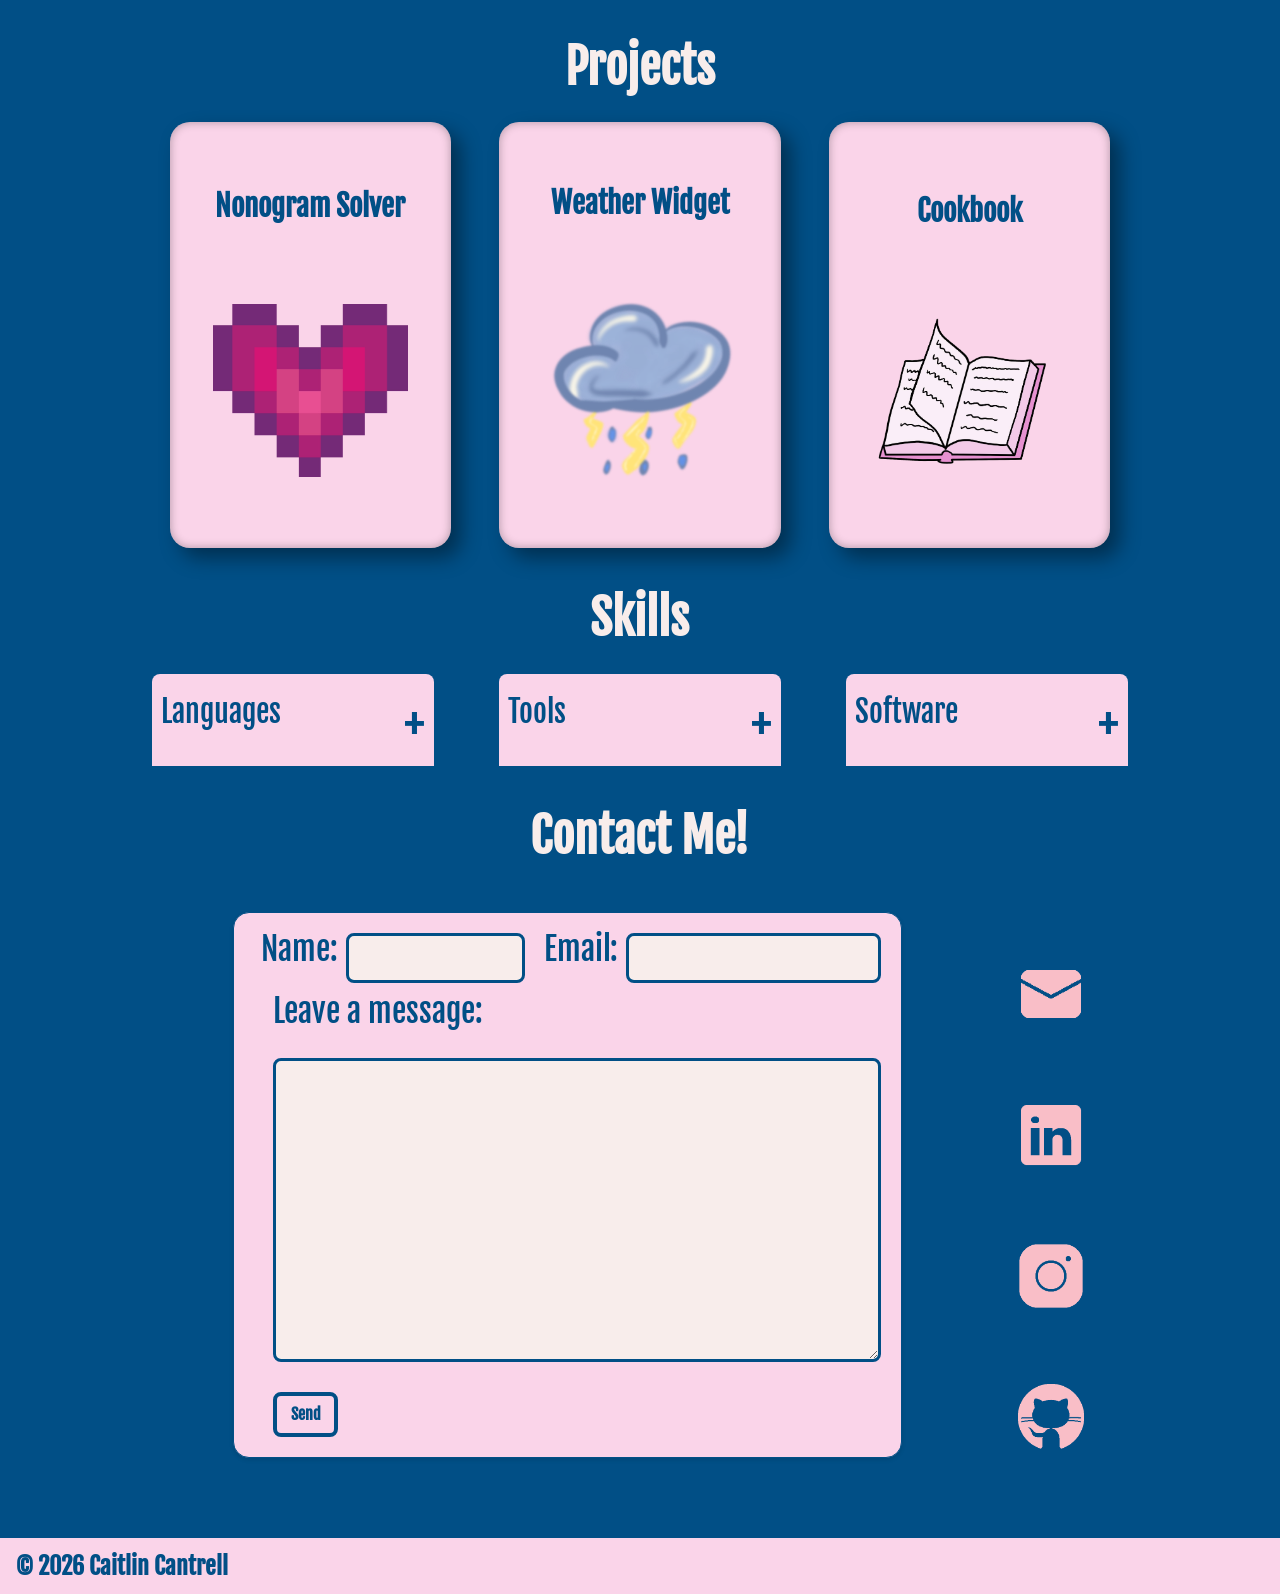
==== commit 36070132: "Add files via upload" ====
--- a/index.html
+++ b/index.html
@@ -4,7 +4,7 @@
     <meta charset="UTF-8">
     <meta name="viewport" content="width=device-width, initial-scale=1.0">
    <link href="https://fonts.googleapis.com/css2?family=Abril+Fatface&family=Fjalla+One&display=swap" rel="stylesheet">
-    <link rel="icon" type="image/png" href="images/logo.jpg" />
+    <link rel="icon" type="image/png" href="images/headshot.jpg" />
     <link rel="stylesheet" type="text/css" href="css/html5reset.css">
     <link rel="stylesheet" type="text/css" href="css/style.css">
     <title>Caitlin Cantrell</title>
@@ -102,14 +102,17 @@
             <h2>Projects</h2>
             <section id="projectgallery">
             <div id = "nonnogram" class = "project" data-link="nonogram.html">
-            
+                
                 <h5>Nonogram Solver</h5>
+                <img src = "images/heart.jpg">
             </div>
             <div id = "weather" class = "project" data-link="weather.html">
                 <h5>Weather Widget</h5>
+                <img src = "images/stormy.png" alt = "storm cloud">
             </div>
             <div id = "cookbook" class = "project" data-link="cookbook.html">
                 <h5>Cookbook</h5>
+                <img src = "images/logo.png">
             </div>
             </section>
         </div>
--- a/css/style.css
+++ b/css/style.css
@@ -457,7 +457,9 @@
   .project {
   height:43vh;
   width: 19vw;
-  
+  display: flex;
+  flex-direction: column;
+  justify-content: space-evenly;
 
   }
   #projectgallery > .project{
@@ -531,7 +533,9 @@
     margin-right: 1rem;
   }
 }
-
+.project > img{
+  margin-top: 2rem;
+}
   /* additional changes made in the javascript for the go to top button  */
 
 
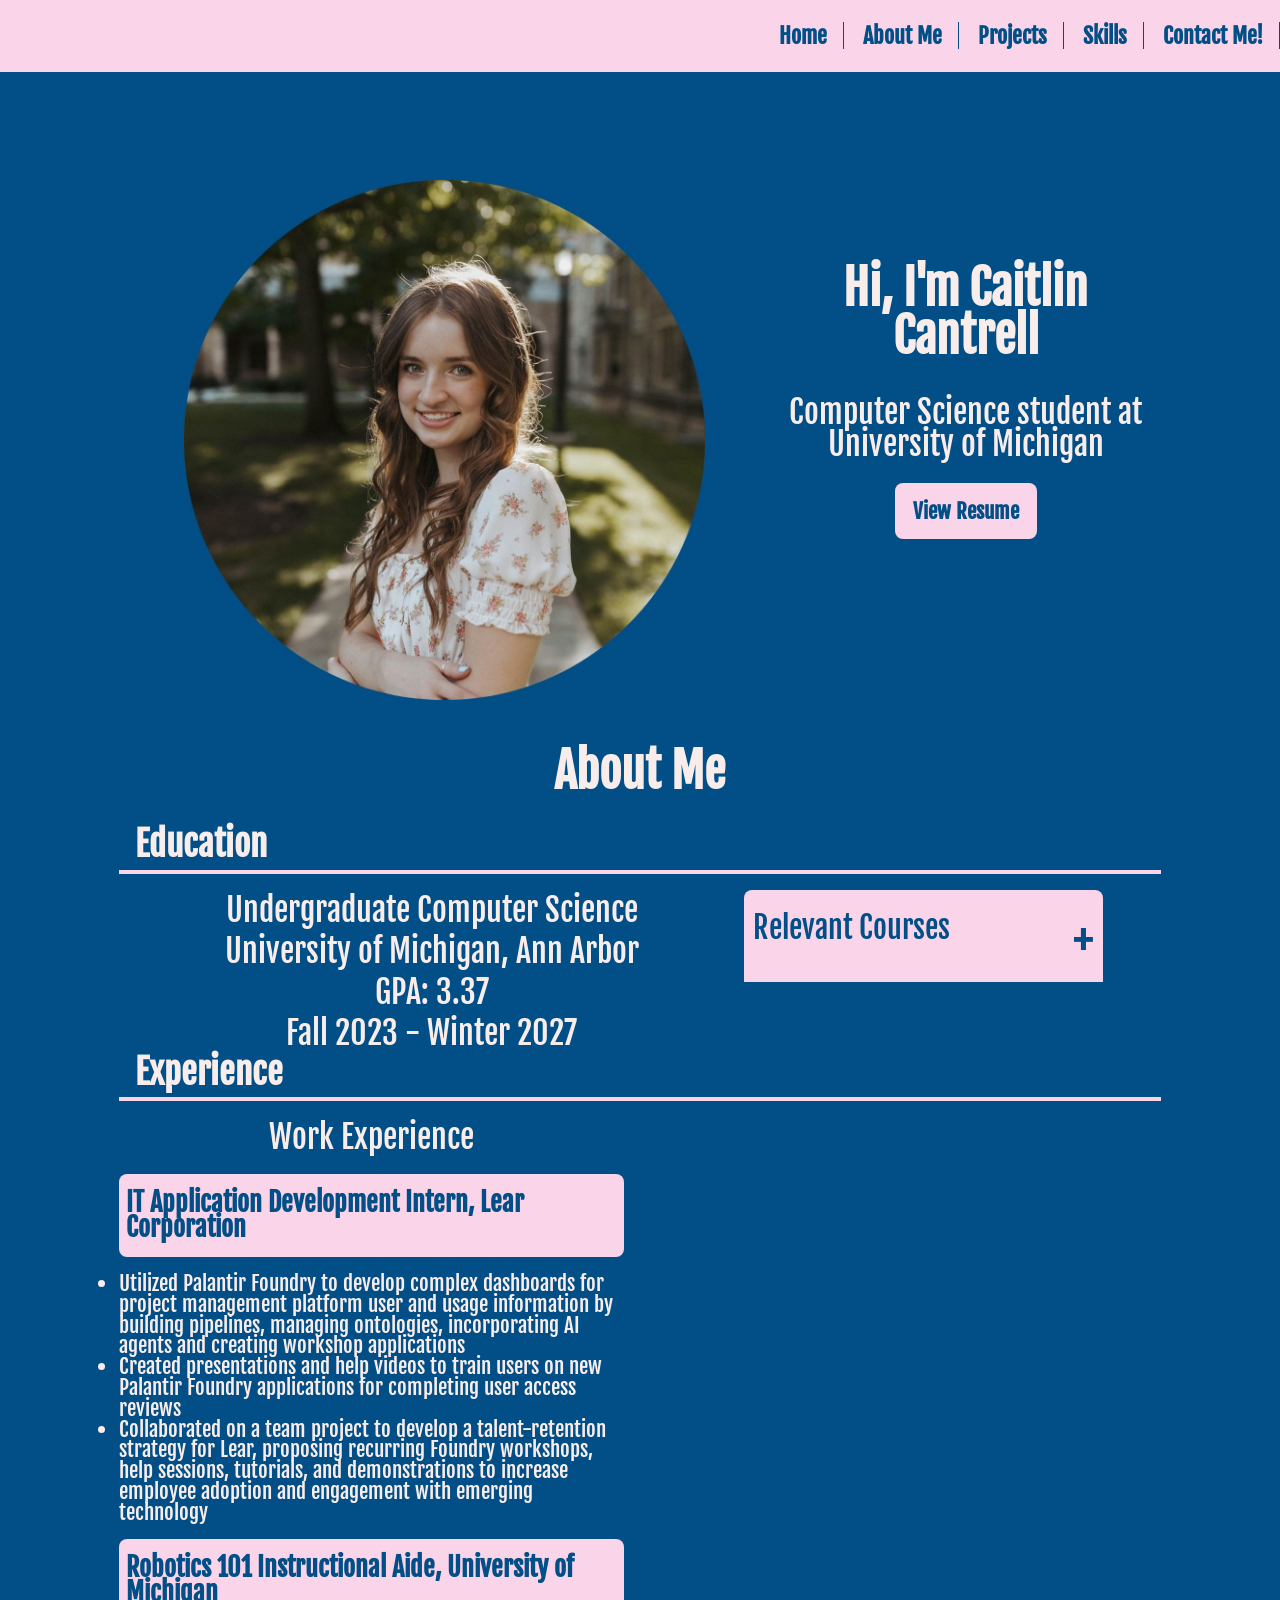
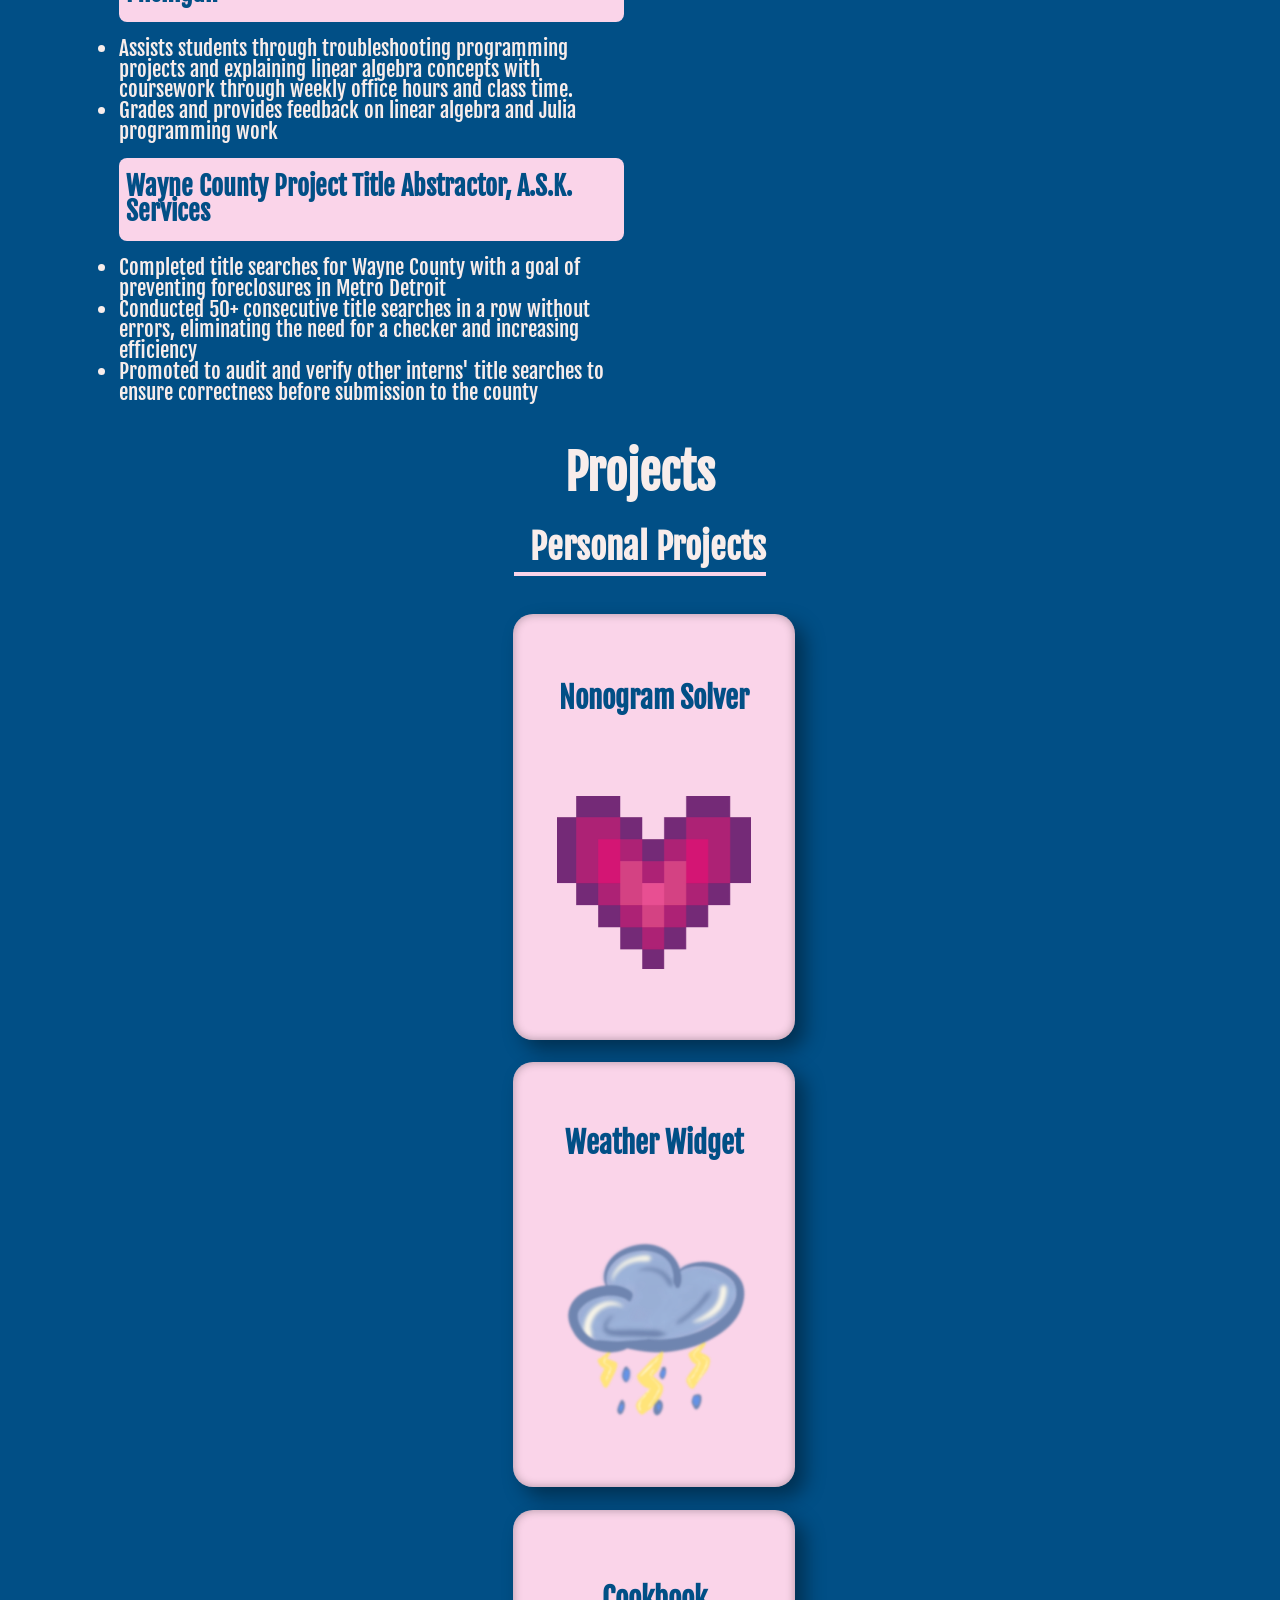
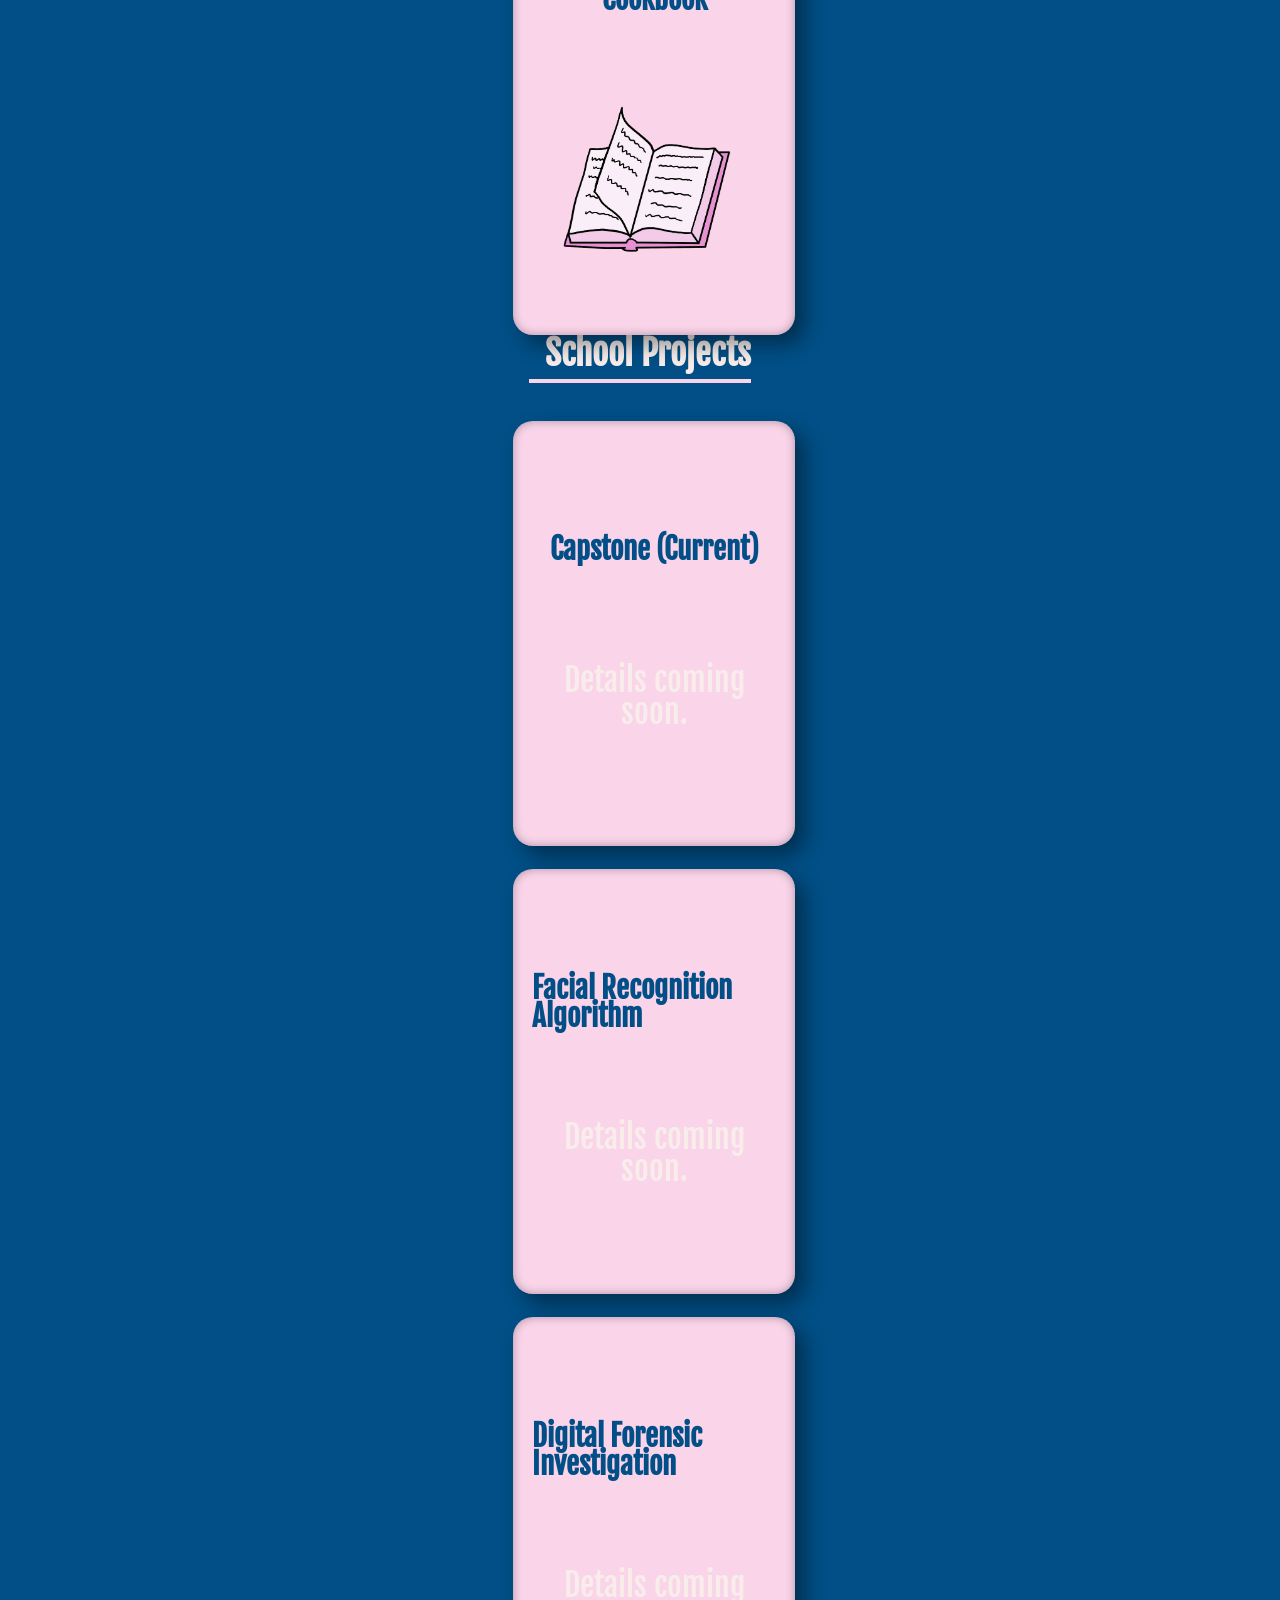
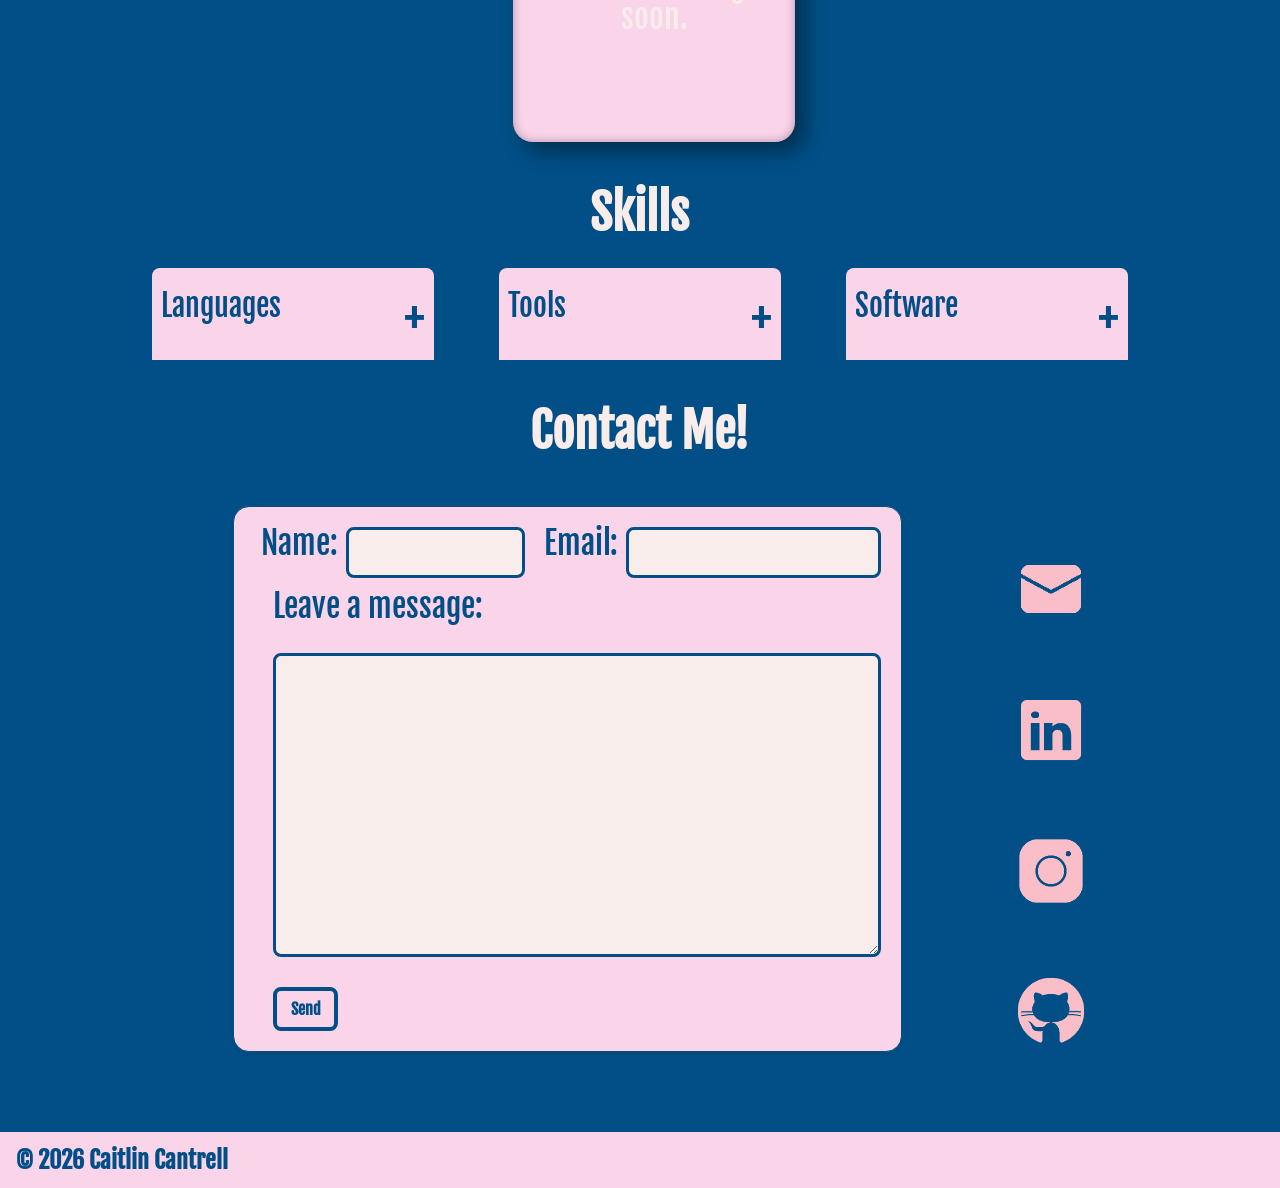
==== commit 4be0a472: "Add files via upload" ====
--- a/index.html
+++ b/index.html
@@ -37,7 +37,7 @@
                 <h2>Hi, I'm Caitlin Cantrell</h2>
                 <p>Computer Science student at University of Michigan</p>
                 <!-- <button id="resumedownload" download = "resume.pdf">Resume</button> -->
-                 <a id="resumedownload" href="resume.pdf" target="_blank">View Resume</a>
+                 <a id="resumedownload" href="caitlincantrell_resume.pdf" target="_blank">View Resume</a>
             </div>
             
         </div>
@@ -49,22 +49,18 @@
                 
                 <p>Undergraduate Computer Science</p>
                 <p>University of Michigan, Ann Arbor</p>
-                <p>GPA: 3.35</p>
+                <p>GPA: 3.37</p>
                 <p>Fall 2023 - Winter 2027</p>
                 </section>
                 <section id = "courses">
                     <button class="accordion">Relevant Courses</button>
                     <div class="panel">
                     <ul>
-                    <li>EECS 370: Computer Organization (Current)</li>
-                    <li>EECS 376: Intro to Computer Science (Current)</li>
-                    <li>EECS 281: Data Structures and Algorithms</li>
-                    <li>EECS 280: Programming and Intro Data Structures</li>
-                    <li>EECS 203: Discrete Mathematics</li>
-                    <li>SI 339: Web Design, Development, and Accessibility</li>
-                    <li>MATH 115-215: Calculus 1, 2, and 3</li>
-                    <li>ROB101 Computational Linear Algebra</li>
-                   
+                    <li>Software Engineering</li>
+                    <li>Human-Centered Software Design</li>
+                    <li>Web Design, Development & Accessibility</li>
+                    <li>Data Structures & Algorithms</li>
+                    <li>Computer Vision</li>
                      </ul>
             </div>
                     
@@ -74,8 +70,14 @@
             <div id = "experience">
                 <div id="workexperience">
                     <p>Work Experience</p>
+                    <h4>IT Application Development Intern, Lear Corporation</h4>
+                    <ul>
+                        <li class = "explanation">Utilized Palantir Foundry to develop complex dashboards for project management platform user and usage information by building pipelines, managing ontologies, incorporating AI agents and creating workshop applications
+                        </li>
+                        <li class = "explanation">Created presentations and help videos to train users on new Palantir Foundry applications for completing user access reviews</li>
+                        <li class = "explanation">Collaborated on a team project to develop a talent-retention strategy for Lear, proposing recurring Foundry workshops, help sessions, tutorials, and demonstrations to increase employee adoption and engagement with emerging technology</li>
+                    </ul>
                     <h4>Robotics 101 Instructional Aide, University of Michigan</h4>
-                    
                     <ul>
                         <li class = "explanation">Assists students through troubleshooting programming projects and explaining linear algebra concepts with coursework through weekly office hours and class time.
                         </li>
@@ -87,34 +89,10 @@
                         </li>
                         <li class = "explanation">Conducted 50+ consecutive title searches in a row without errors, eliminating the need for a checker and increasing
 efficiency</li>
+                        <li class = "explanation">Promoted to audit and verify other interns' title searches to ensure correctness before submission to the county</li>
                     </ul>
                 </div>
-                <div id = "otherexperience">
-                    <p>Other Experience</p>
-                    <h4>MHacks 2025</h4>
-                    <p class = "explanation">Attending this month</p>
-                    <h4>Michigan Hackers Club</h4>
-                    <p class = "explanation"></p>
-                </div>
-            </div>
-        </div>
-        <div id = "projects">
-            <h2>Projects</h2>
-            <section id="projectgallery">
-            <div id = "nonnogram" class = "project" data-link="nonogram.html">
-                
-                <h5>Nonogram Solver</h5>
-                <img src = "images/heart.jpg">
-            </div>
-            <div id = "weather" class = "project" data-link="weather.html">
-                <h5>Weather Widget</h5>
-                <img src = "images/stormy.png" alt = "storm cloud">
-            </div>
-            <div id = "cookbook" class = "project" data-link="cookbook.html">
-                <h5>Cookbook</h5>
-                <img src = "images/logo.png">
-            </div>
-            </section>
+            </div>
         </div>
         <div id = "skills">
             <h2>Skills</h2>
@@ -135,12 +113,14 @@
                 <ul>
                     <li>C++</li>
                     <li>Julia</li>
-                    <li>Matlab</li>
+                    <li>MATLAB</li>
+                    <li>Java</li>
                     <li>Python</li>
+                    <li>C</li>
+                    <li>R</li>
                     <li>HTML</li>
                     <li>CSS</li>
                     <li>Javascript</li>
-                   
                 </ul>
             </div>
             </div>
@@ -149,9 +129,9 @@
             <button class="accordion">Tools</button>
             <div class="panel">
             <ul>
+                    <li>Palantir Foundry</li>
                     <li>Visual Studio Code</li>
                     <li>Github</li>
-                   
                 </ul>
             </div>
             </div>
@@ -168,6 +148,40 @@
             </div>
             </div>
 
+            </section>
+        </div>
+        <div id = "projects">
+            <h2>Projects</h2>
+            <h3>Personal Projects</h3>
+            <section id="projectgallery-personal" class="projectgallery">
+            <div id = "nonnogram" class = "project" data-link="nonogram.html">
+                
+                <h5>Nonogram Solver</h5>
+                <img src = "images/heart.jpg">
+            </div>
+            <div id = "weather" class = "project" data-link="weather.html">
+                <h5>Weather Widget</h5>
+                <img src = "images/stormy.png" alt = "storm cloud">
+            </div>
+            <div id = "cookbook" class = "project" data-link="cookbook.html">
+                <h5>Cookbook</h5>
+                <img src = "images/logo.png">
+            </div>
+            </section>
+            <h3>School Projects</h3>
+            <section id="projectgallery-school" class="projectgallery">
+            <div id = "capstone" class = "project">
+                <h5>Capstone (Current)</h5>
+                <p class = "explanation2">Details coming soon.</p>
+            </div>
+            <div id = "facialrecognition" class = "project">
+                <h5>Facial Recognition Algorithm</h5>
+                <p class = "explanation2">Details coming soon.</p>
+            </div>
+            <div id = "digitalforensics" class = "project">
+                <h5>Digital Forensic Investigation</h5>
+                <p class = "explanation2">Details coming soon.</p>
+            </div>
             </section>
         </div>
         <div id = "message">
@@ -224,6 +238,7 @@
 <script src = "js/accordion.js"></script>
 <script>
   document.querySelectorAll(".project").forEach(div => {
+    if (!div.dataset.link) return;
     div.addEventListener("click", () => {
       window.location.href = div.dataset.link;
     });
